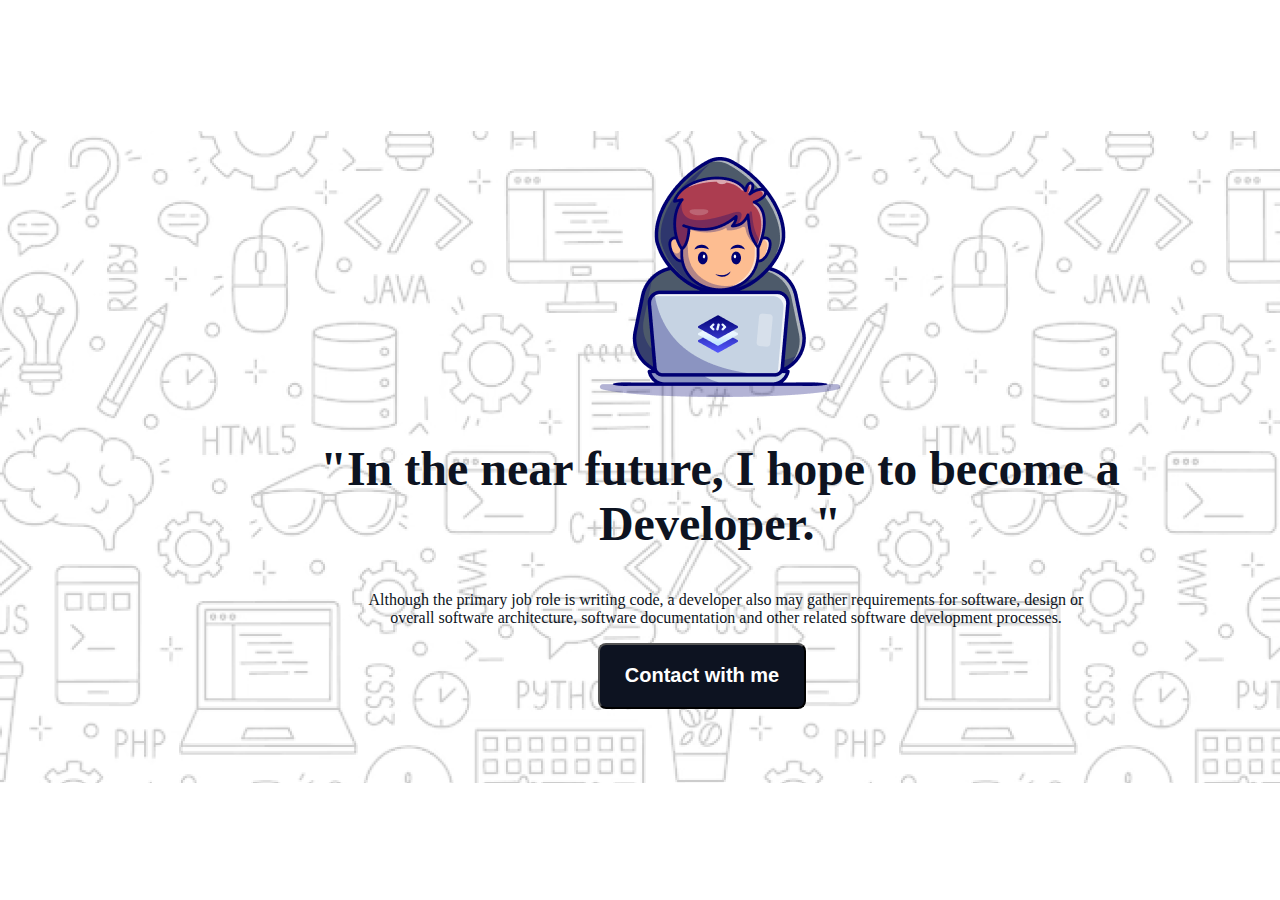
==== index.html @ 5a3551f4 "somehow a banner is added" ====
<!DOCTYPE html>
<html lang="en">
<head>
    <meta charset="UTF-8">
    <meta name="viewport" content="width=device-width, initial-scale=1.0">
    <link rel="preconnect" href="https://fonts.googleapis.com">
<link rel="preconnect" href="https://fonts.gstatic.com" crossorigin>
<link href="https://fonts.googleapis.com/css2?family=Azeret+Mono:ital,wght@0,100..900;1,100..900&family=Open+Sans:ital,wght@0,300..800;1,300..800&display=swap" rel="stylesheet">
    <link rel="stylesheet" href="styles/style.css">
    <title>Assignment 1</title>
</head>
<body>
    <header>
        <nav>
            <h3></h3>
        </nav>
    </header>
    <main>
        <section class="bg-image">
          
               
                    <img class="pro-image" src="assets/Group.png" alt="">
                
                <div class="content-inside-banner">
                    <h2 class="extra-bold">"In the near future, I hope to become a Developer."</h2>
                    <!-- <p class="banner-paragraph">Although the primary job role is writing code, a developer also may gather requirements for software, design or overall software architecture, software documentation and other related software development processes.</p>
                    <a href=""><button class="contact-btn">Contact with me</button></a> -->
                </div>

                <div class="banner-paragraph">
                    <p >Although the primary job role is writing code, a developer also may gather requirements for software, design or overall software architecture, software documentation and other related software development processes.</p>
                </div>
                <div>
                    <a href=""><button class="contact-btn">Contact with me</button></a> 
                </div>
           
            

          
        </section>
        
        
    </main>
    <footer></footer>
</body>
</html>
---- styles/style.css ----
.azeret-mono-normal{
    font-family: "Azeret Mono", monospace;
    font-optical-sizing: auto;
    font-style: normal;
  }


.bg-image{
    
background-image: url('../assets/Hero-bg.png');
position: absolute;
height: 652px;
left: 0;
right: 0;
top: 131px;
bottom: 4462px;

}

.pro-image{
   margin-top: 26px;
   margin-left:599px ;
   margin-right: 599px;

}

.content-inside-banner{
   
  max-width: 998px;
  max-height: 309px;
  text-align: center;
  margin-left: 221px;
   
}
.contact-btn{

width: 208px;
height: 66px;

border-radius: 8px;

background-color: rgb(13, 19, 33);
color: rgb(255, 255, 255);
font-weight: 600;
font-size: 20px;
margin-left: 598px;
}


/* font style */
.extra-bold{
    font-weight:bolder;
    font-size: 48px;
    color:#0D1321;
    max-width: 998px;
    max-height: 136px;
}
.banner-paragraph{
    max-width: 752px;
    margin-left: 350px;
    font-size: 16px;
    color:rgb(13, 19, 33);
    text-align: center;
    
}
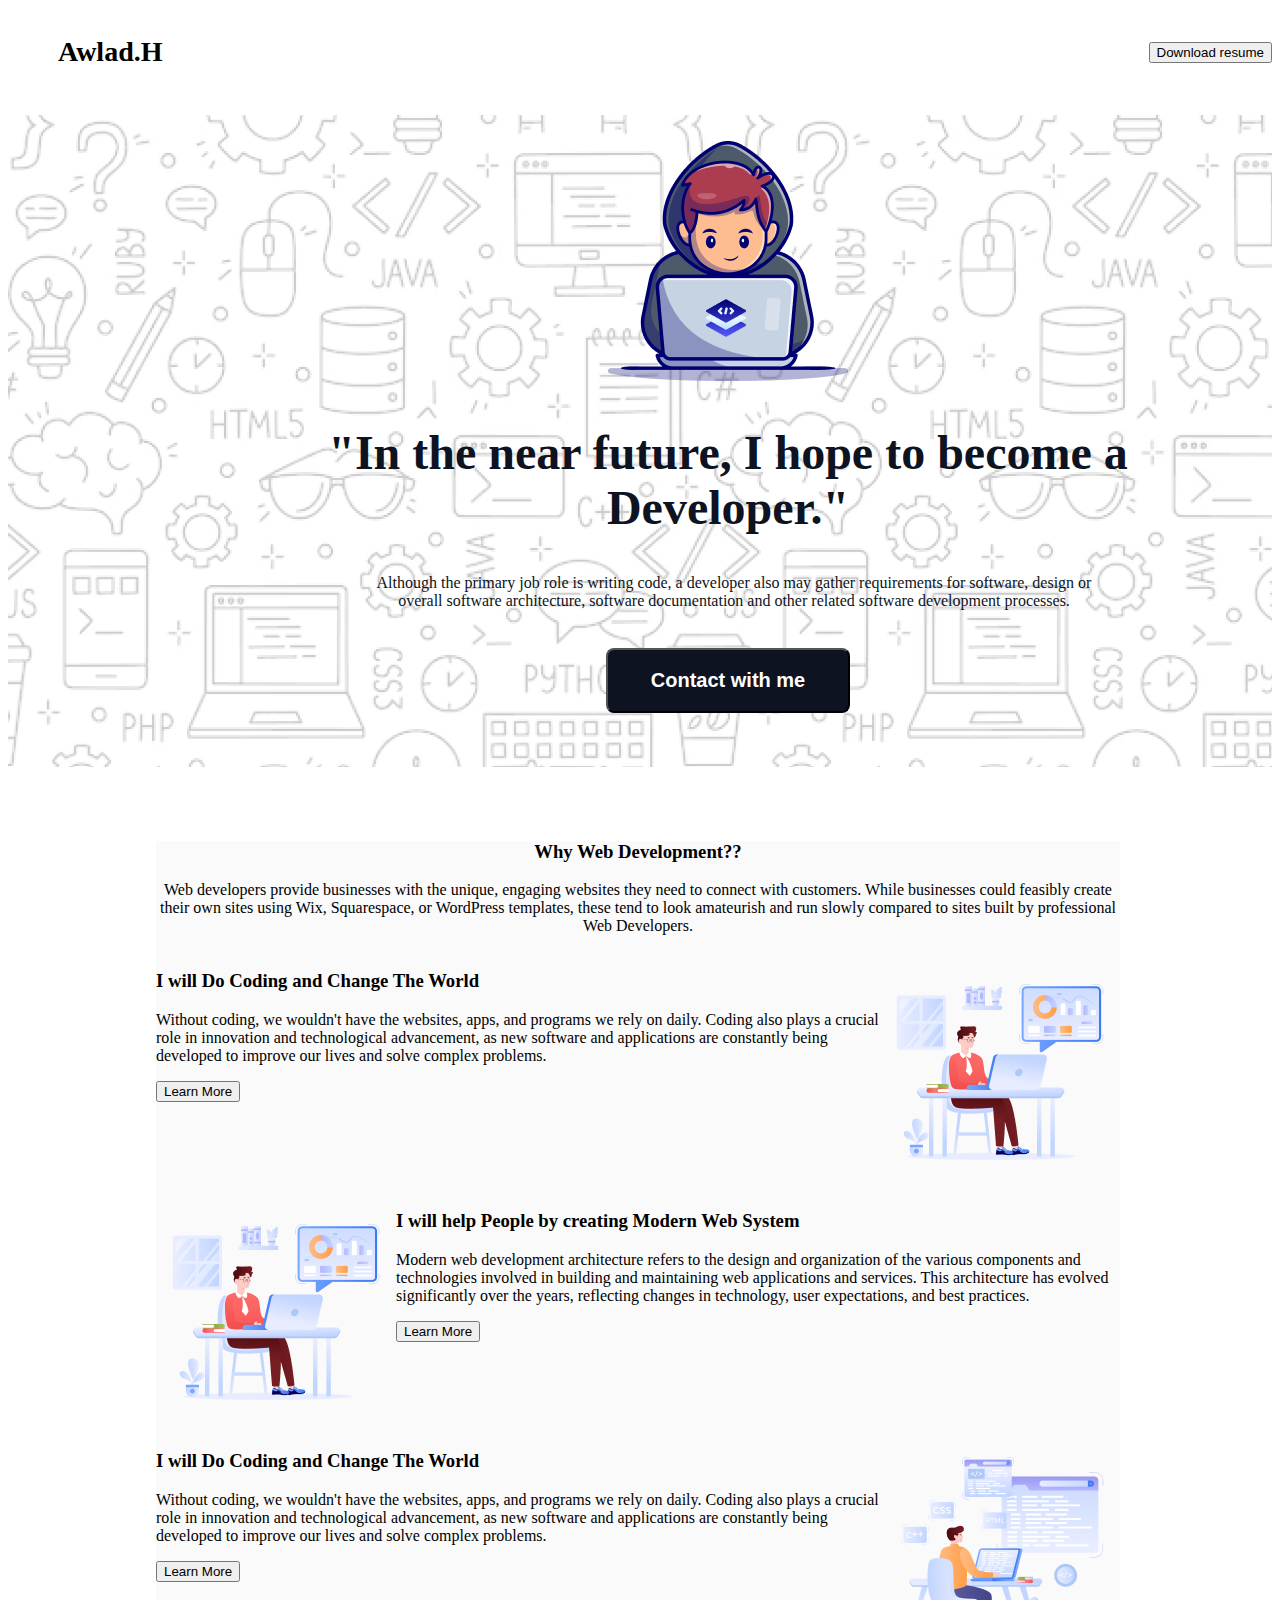
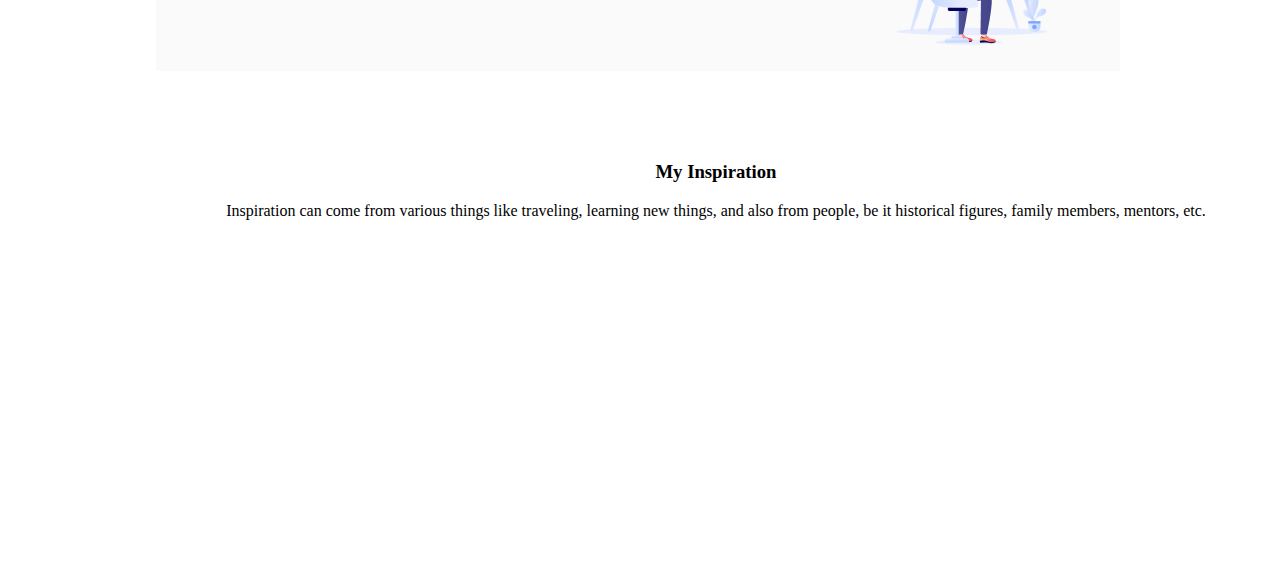
==== commit d73fed34: "somehow a little stucture is done" ====
--- a/index.html
+++ b/index.html
@@ -3,22 +3,25 @@
 <head>
     <meta charset="UTF-8">
     <meta name="viewport" content="width=device-width, initial-scale=1.0">
+    <title>Assignment 1</title>
     <link rel="preconnect" href="https://fonts.googleapis.com">
-<link rel="preconnect" href="https://fonts.gstatic.com" crossorigin>
-<link href="https://fonts.googleapis.com/css2?family=Azeret+Mono:ital,wght@0,100..900;1,100..900&family=Open+Sans:ital,wght@0,300..800;1,300..800&display=swap" rel="stylesheet">
+    <link rel="preconnect" href="https://fonts.gstatic.com" crossorigin>
+    <link href="https://fonts.googleapis.com/css2?family=Azeret+Mono:ital,wght@0,100..900;1,100..900&family=Open+Sans:ital,wght@0,300..800;1,300..800&display=swap" rel="stylesheet">    
     <link rel="stylesheet" href="styles/style.css">
-    <title>Assignment 1</title>
 </head>
 <body>
     <header>
         <nav>
-            <h3></h3>
+            <h3>Awlad.H</h3>
+            <a href=""><button>Download resume</button></a>
         </nav>
     </header>
+
+
     <main>
         <section class="bg-image">
           
-               
+               <h3></h3>
                     <img class="pro-image" src="assets/Group.png" alt="">
                 
                 <div class="content-inside-banner">
@@ -32,13 +35,50 @@
                 </div>
                 <div>
                     <a href=""><button class="contact-btn">Contact with me</button></a> 
-                </div>
-           
-            
-
-          
+                </div>          
         </section>
         
+        <!--  why web development-->
+          <section class="section2">
+            <div class="why-web">
+                <h3>Why Web Development??</h3>
+                <p>Web developers provide businesses with the unique, engaging websites they need to connect with customers. While businesses could feasibly create their own sites using Wix, Squarespace, or WordPress templates, these tend to look amateurish and run slowly compared to sites built by professional Web Developers.</p>
+            </div>
+            <div class="section-with-image1">
+                <div>
+                    <h3>I will Do Coding and Change The World</h3>
+                    <p>Without coding, we wouldn't have the websites, apps, and programs we rely on daily. Coding also plays a crucial role in innovation and technological advancement, as new software and applications are constantly being developed to improve our lives and solve complex problems.</p>
+                    <a href=""><button class="learn-more-btn">Learn More</button></a>
+                </div>
+                <img src="assets/Group 3.png" alt="">
+            </div>
+            <div class="section-with-image1">
+                <img src="assets/Group 3.png" alt="">
+                <div>
+                    <h3>I will help People by creating Modern Web System</h3>
+                    <p>Modern web development architecture refers to the design and organization of the various components and technologies involved in building and maintaining web applications and services. This architecture has evolved significantly over the years, reflecting changes in technology, user expectations, and best practices.</p>
+                    <a href=""><button class="learn-more-btn">Learn More</button></a>
+                </div>
+                
+            </div>
+            <div class="section-with-image1">
+                <div>
+                    <h3>I will Do Coding and Change The World</h3>
+                    <p>Without coding, we wouldn't have the websites, apps, and programs we rely on daily. Coding also plays a crucial role in innovation and technological advancement, as new software and applications are constantly being developed to improve our lives and solve complex problems.</p>
+                    <a href=""><button class="learn-more-btn">Learn More</button></a>
+                </div>
+                <img src="assets/Group 4.png" alt="">
+            </div>
+          </section>
+
+          <!-- My inspiration -->
+
+          <section class="section-3">
+            <h3>My Inspiration</h3>
+            <p>Inspiration can come from various things like traveling, learning new things, and also from people, be it historical figures, family members, mentors, etc.</p>
+            <video src=""></video>
+            <iframe width="560" height="315" src="https://www.youtube.com/embed/D5brNz3UIcw?si=b-FDGKR4XK0Aqfck" title="YouTube video player" frameborder="0" allow="accelerometer; autoplay; clipboard-write; encrypted-media; gyroscope; picture-in-picture; web-share" referrerpolicy="strict-origin-when-cross-origin" allowfullscreen></iframe>
+          </section>
         
     </main>
     <footer></footer>
--- a/styles/style.css
+++ b/styles/style.css
@@ -4,17 +4,29 @@
     font-optical-sizing: auto;
     font-style: normal;
   }
+  /*  nav */
+  nav h3{
+    font-weight: bolder;
+    font-size: 28px;
+    margin-top: 28px;
+    margin-left: 50px;
+  }
+  nav{
+    display: flex;
+    align-items: center;
+    justify-content: space-between;
+  }
 
 
 .bg-image{
     
 background-image: url('../assets/Hero-bg.png');
-position: absolute;
+background-size: cover;
 height: 652px;
 left: 0;
 right: 0;
 top: 131px;
-bottom: 4462px;
+
 
 }
 
@@ -35,8 +47,8 @@
 }
 .contact-btn{
 
-width: 208px;
-height: 66px;
+width: 244px;
+height: 65px;
 
 border-radius: 8px;
 
@@ -45,6 +57,8 @@
 font-weight: 600;
 font-size: 20px;
 margin-left: 598px;
+margin-top: 22px;
+margin-bottom: 45px;
 }
 
 
@@ -63,4 +77,30 @@
     color:rgb(13, 19, 33);
     text-align: center;
     
+}
+
+.section2{
+  max-width: 1140px;
+  max-height: 1393px;
+  margin: 74px 152px 90px 148px;
+  background-color: rgba(13, 19, 33, 0.02);
+}
+
+.why-web{
+  
+  text-align: center;
+}
+.section-with-image1{
+  display: flex;
+}
+
+
+
+/* section 3 */
+.section-3{
+  max-width: 1140px;
+  max-height: 775px;
+  text-align: center;
+  margin-left: 152px;
+  
 }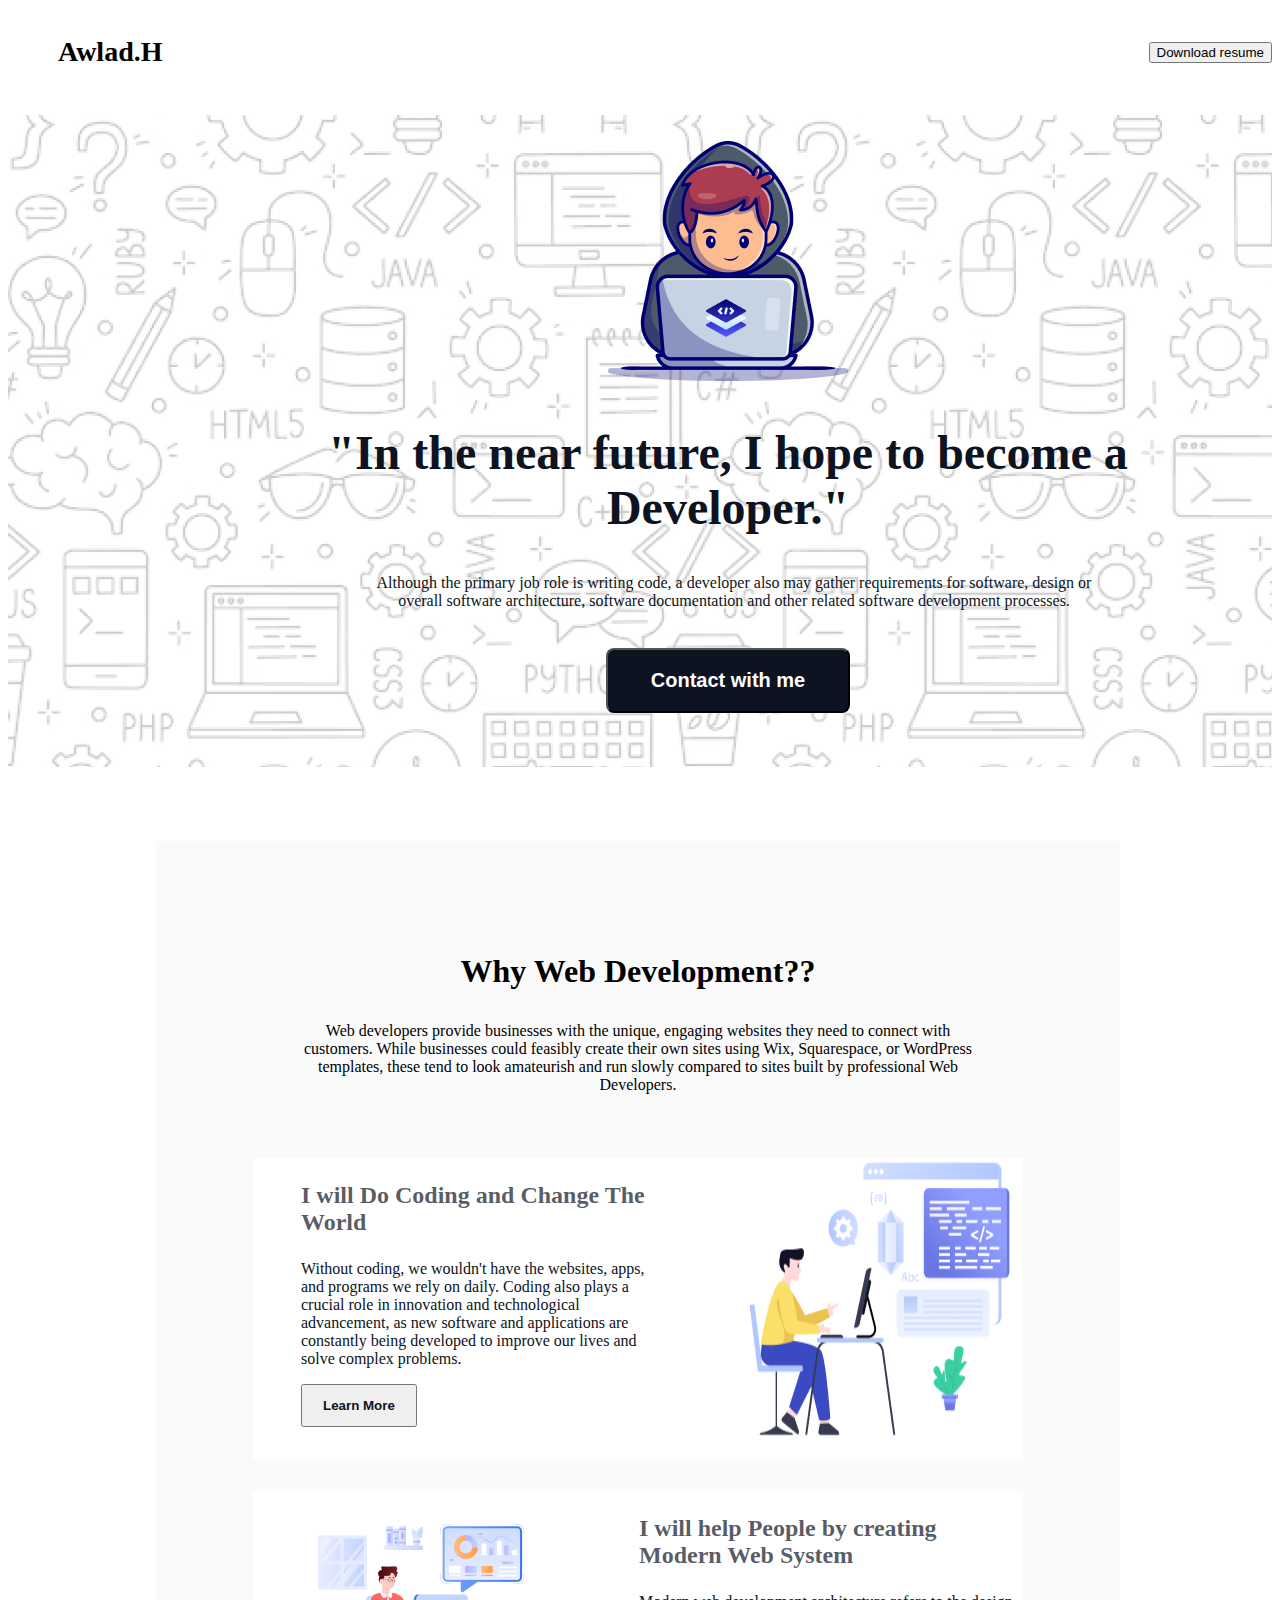
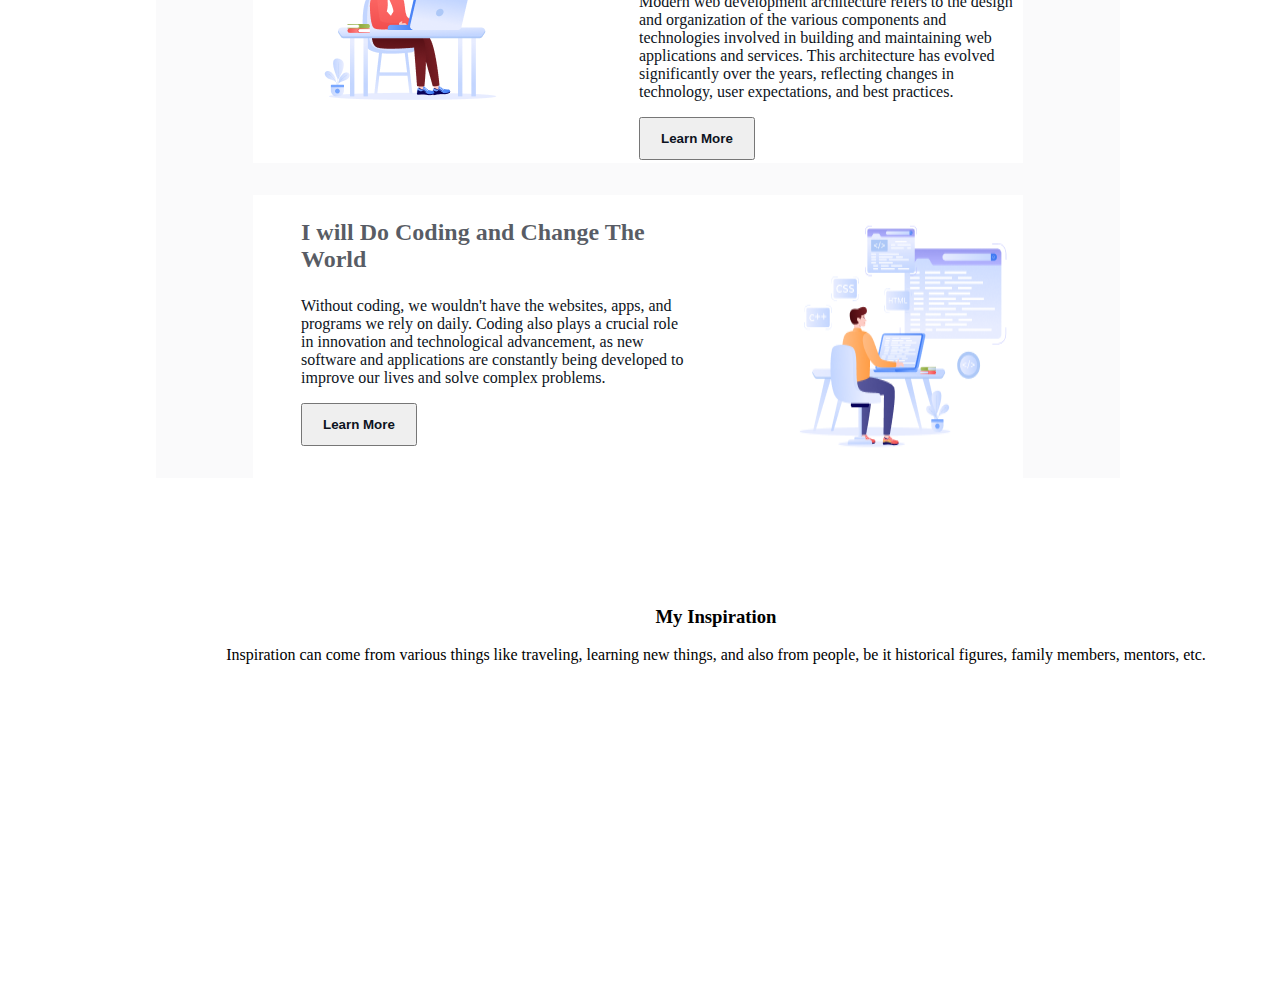
==== commit 262a64f6: "section 2 added but not properly" ====
--- a/index.html
+++ b/index.html
@@ -40,35 +40,40 @@
         
         <!--  why web development-->
           <section class="section2">
+            <div class=" section-with-image">
             <div class="why-web">
-                <h3>Why Web Development??</h3>
-                <p>Web developers provide businesses with the unique, engaging websites they need to connect with customers. While businesses could feasibly create their own sites using Wix, Squarespace, or WordPress templates, these tend to look amateurish and run slowly compared to sites built by professional Web Developers.</p>
+                <h3 class="why-web-head">Why Web Development??</h3>
+                <p class="why-web-paragraph">Web developers provide businesses with the unique, engaging websites they need to connect with customers. While businesses could feasibly create their own sites using Wix, Squarespace, or WordPress templates, these tend to look amateurish and run slowly compared to sites built by professional Web Developers.</p>
+            </div>
+            
+                <div class="section-with-image1">
+                    <div class="div-1">
+                        <h3 class="div-heading">I will Do Coding and Change The World</h3>
+                        <p class="div-paragraph">Without coding, we wouldn't have the websites, apps, and programs we rely on daily. Coding also plays a crucial role in innovation and technological advancement, as new software and applications are constantly being developed to improve our lives and solve complex problems.</p>
+                        <a href=""><button class="learn-more-btn">Learn More</button></a>
+                    </div>
+                    <img class="img-1" src="assets/Layer_1.png" alt="">  
+               
             </div>
             <div class="section-with-image1">
-                <div>
-                    <h3>I will Do Coding and Change The World</h3>
-                    <p>Without coding, we wouldn't have the websites, apps, and programs we rely on daily. Coding also plays a crucial role in innovation and technological advancement, as new software and applications are constantly being developed to improve our lives and solve complex problems.</p>
-                    <a href=""><button class="learn-more-btn">Learn More</button></a>
-                </div>
-                <img src="assets/Group 3.png" alt="">
-            </div>
-            <div class="section-with-image1">
-                <img src="assets/Group 3.png" alt="">
-                <div>
-                    <h3>I will help People by creating Modern Web System</h3>
-                    <p>Modern web development architecture refers to the design and organization of the various components and technologies involved in building and maintaining web applications and services. This architecture has evolved significantly over the years, reflecting changes in technology, user expectations, and best practices.</p>
+                <img class="div-1" src="assets/Group 3.png" alt="">
+                <div class="img-1">
+                    <h3 class="div-heading">I will help People by creating Modern Web System</h3>
+                    <p class="div-paragraph">Modern web development architecture refers to the design and organization of the various components and technologies involved in building and maintaining web applications and services. This architecture has evolved significantly over the years, reflecting changes in technology, user expectations, and best practices.</p>
                     <a href=""><button class="learn-more-btn">Learn More</button></a>
                 </div>
                 
             </div>
             <div class="section-with-image1">
-                <div>
-                    <h3>I will Do Coding and Change The World</h3>
-                    <p>Without coding, we wouldn't have the websites, apps, and programs we rely on daily. Coding also plays a crucial role in innovation and technological advancement, as new software and applications are constantly being developed to improve our lives and solve complex problems.</p>
+                <div class="div-1">
+                    <h3 class="div-heading">I will Do Coding and Change The World</h3>
+                    <p class="div-paragraph">Without coding, we wouldn't have the websites, apps, and programs we rely on daily. Coding also plays a crucial role in innovation and technological advancement, as new software and applications are constantly being developed to improve our lives and solve complex problems.</p>
                     <a href=""><button class="learn-more-btn">Learn More</button></a>
                 </div>
-                <img src="assets/Group 4.png" alt="">
+                <img class="img-1" src="assets/Group 4.png" alt="">
             </div>
+            </div>
+           
           </section>
 
           <!-- My inspiration -->
--- a/styles/style.css
+++ b/styles/style.css
@@ -89,11 +89,73 @@
 .why-web{
   
   text-align: center;
+  padding-top: 80px;
+  padding-left: 144px;
+  padding-right: 144px;
+  padding-bottom: 48px
 }
+
+.why-web-head{
+  font-weight: bolder;
+  font-size: 32px;
+}
+.why-web-paragraph{
+  font-size: 16px;
+}
+.section-with-image{
+    margin-bottom: 128px;
+}
+
 .section-with-image1{
   display: flex;
+  margin-bottom: 32px;
+  max-height: 336px;
+  
+
+
+  
 }
 
+
+.div-1{
+  background-color: #FFFFFF;
+  margin-left: 97px;
+  padding-right: 98px;
+  padding-left: 48px;
+  padding-bottom: 32px;
+  
+  
+}
+
+.max-width-height{
+  max-width: 477px;
+}
+
+.div-heading{
+  font-size: 24px;
+  font-weight: bold;
+  color: rgba(13, 19, 33, 0.7);
+}
+.div-paragraph{
+  color: rgba(13, 19, 33, 1);
+  font-size: 16px;
+}
+.img-1{
+  background-color: #FFFFFF;
+  margin-right: 97px;
+}
+.margin-bottom{
+  padding-bottom: 128px;
+}
+
+.learn-more-btn{
+  max-width: 171px;
+  max-height: 47px;
+  font-weight: 600;
+  font-size: 20;
+  color: #0D1321;
+  padding:12px 20px;
+}
 
 
 /* section 3 */
@@ -103,4 +165,5 @@
   text-align: center;
   margin-left: 152px;
   
-}+}
+
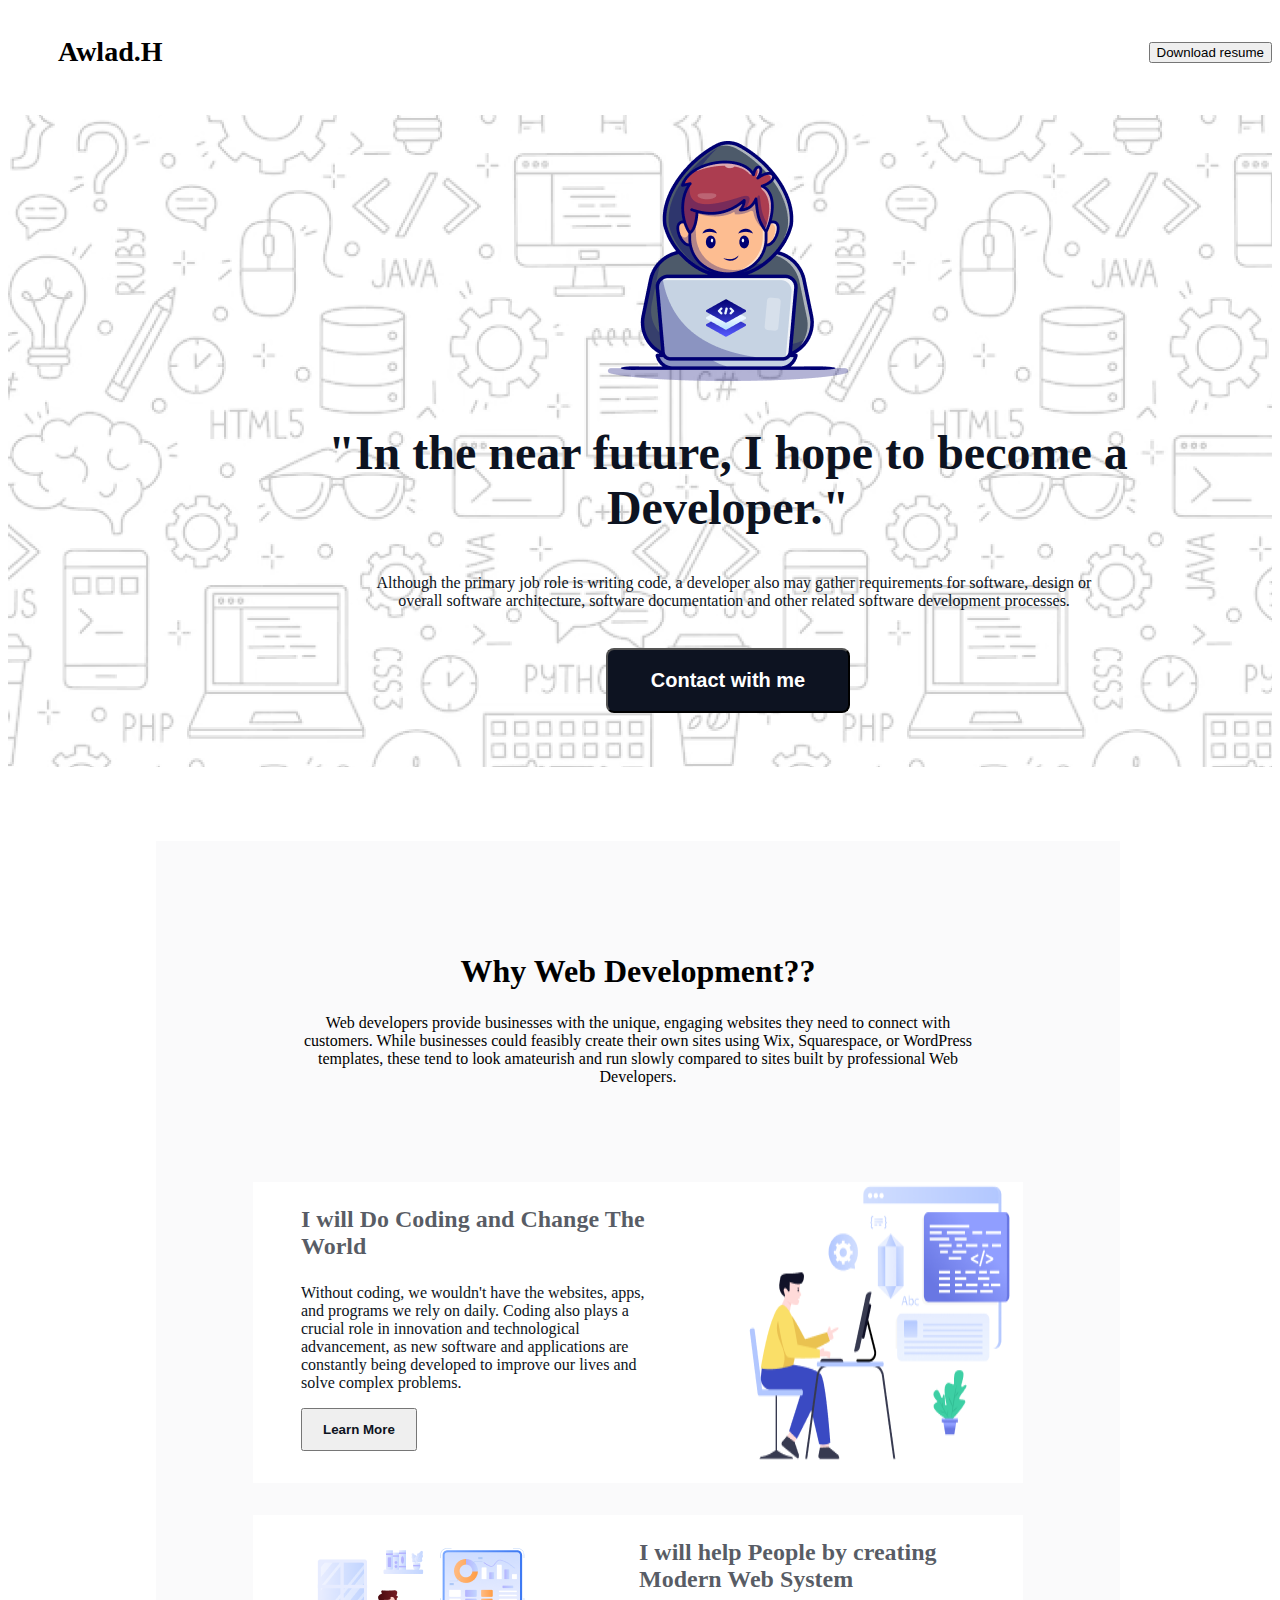
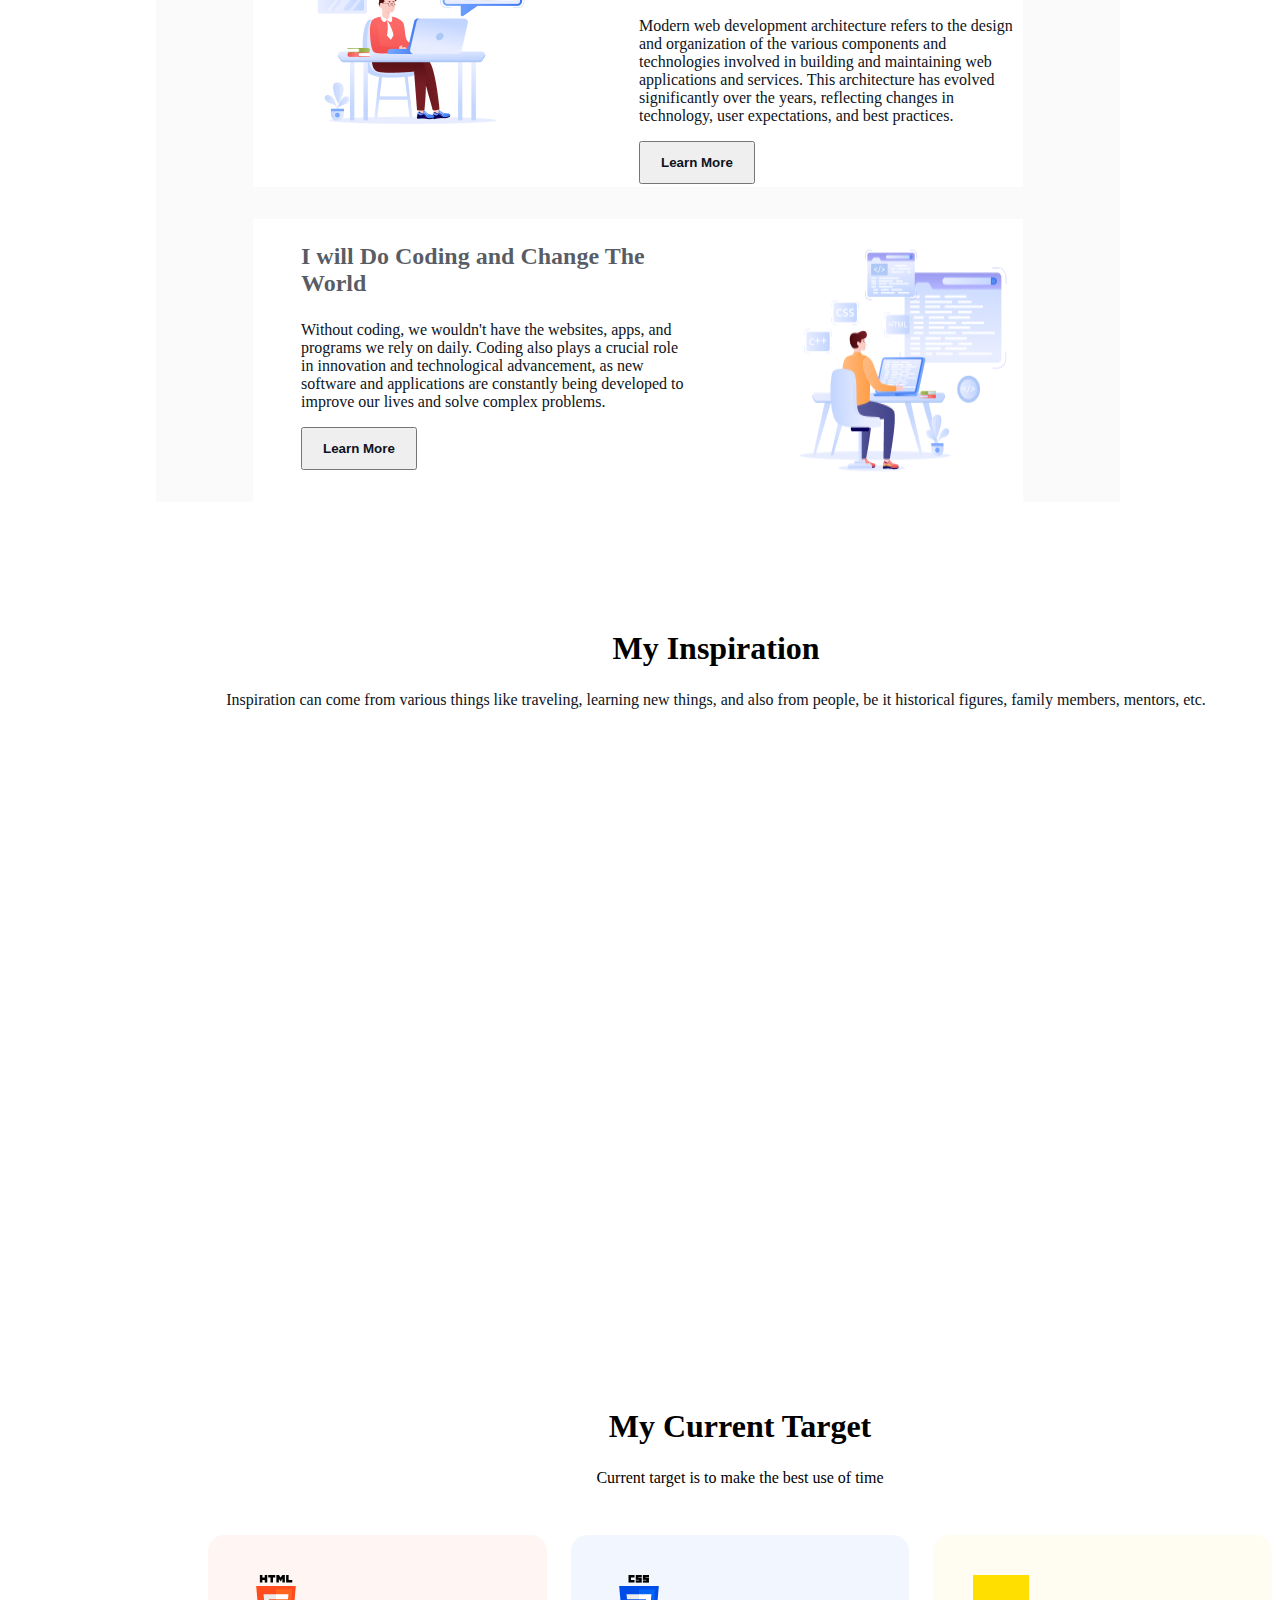
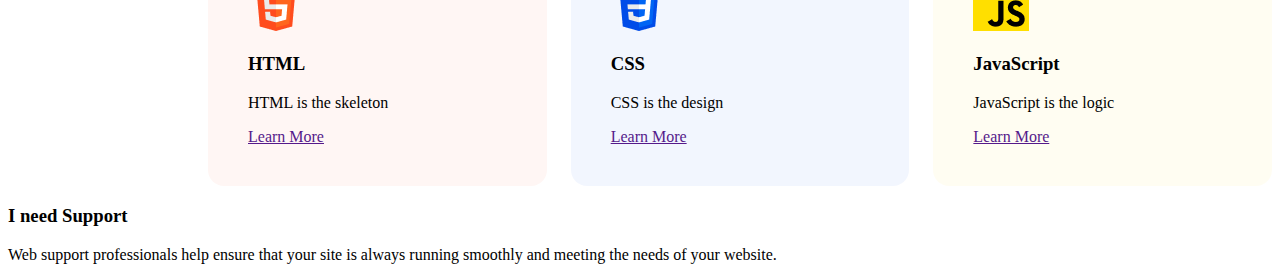
==== commit 11601acf: "current target added" ====
--- a/index.html
+++ b/index.html
@@ -79,11 +79,52 @@
           <!-- My inspiration -->
 
           <section class="section-3">
-            <h3>My Inspiration</h3>
-            <p>Inspiration can come from various things like traveling, learning new things, and also from people, be it historical figures, family members, mentors, etc.</p>
-            <video src=""></video>
+            <h3 class="why-web-head">My Inspiration</h3>
+            <p class="div-paragraph">Inspiration can come from various things like traveling, learning new things, and also from people, be it historical figures, family members, mentors, etc.</p>
+            <div class="video">
+                <video src=""></video>
             <iframe width="560" height="315" src="https://www.youtube.com/embed/D5brNz3UIcw?si=b-FDGKR4XK0Aqfck" title="YouTube video player" frameborder="0" allow="accelerometer; autoplay; clipboard-write; encrypted-media; gyroscope; picture-in-picture; web-share" referrerpolicy="strict-origin-when-cross-origin" allowfullscreen></iframe>
+
+            </div>
+            
           </section>
+
+          <!-- current target -->
+           <section class="section-4">
+                   <div>
+                    <h3 class="why-web-head">My Current Target</h3>
+                    <p class="why-web-paragraph">Current target is to make the best use of time</p>
+                   </div>
+                   <div class="divs-html-css">
+                    <div class="html">
+                        <img src="assets/html.png" alt="">
+                        <h3 class="html-css-js">HTML</h3>
+                        <p>HTML is the skeleton</p>
+                        <a href="">Learn More</a>
+                    </div>
+                    <div class="css">
+                        <img src="assets/css.png
+                        " alt="">
+                        <h3 class="html-css-js">CSS</h3>
+                        <p>CSS is the design</p>
+                        <a href="">Learn More</a>
+                    </div>
+                    <div class="javascript"> 
+                        <img src="assets/js.png" alt="">
+                        <h3 class="html-css-js">JavaScript</h3>
+                        <p>JavaScript is the logic</p>
+                        <a href="">Learn More</a>
+                    </div>
+                   </div>
+                  
+           </section>
+
+           <section class="section-5">
+            <div>
+                <h3>I need Support</h3>
+                <p>Web support professionals help ensure that your site is always running smoothly and meeting the needs of your website.</p>
+            </div>
+           </section>
         
     </main>
     <footer></footer>
--- a/styles/style.css
+++ b/styles/style.css
@@ -98,9 +98,13 @@
 .why-web-head{
   font-weight: bolder;
   font-size: 32px;
+  text-align: center;
+  margin-bottom: 24px;
 }
 .why-web-paragraph{
+  text-align: center;
   font-size: 16px;
+  margin-bottom: 48px;
 }
 .section-with-image{
     margin-bottom: 128px;
@@ -167,3 +171,47 @@
   
 }
 
+.video{
+  margin-top:0px;
+  display: flex;
+  flex-direction: column;
+  justify-content:center;
+  align-items: center;
+}
+
+/* section 4 */
+.section-4{
+margin-top: 218px;
+  max-width: 1140px;
+  padding-left:200px;
+ 
+  
+}
+
+.divs-html-css{
+  display: flex;
+  gap: 24px;
+  
+  
+ 
+  
+}
+.html{
+  background-color: rgba(255, 76, 30, 0.05);
+  width: 364px;
+  border-radius: 16px;
+  padding: 40px ;
+}
+.css{
+  background-color: rgba(0, 76, 232, 0.05);
+  width: 364px;
+  border-radius: 16px;
+  padding: 40px ;
+}
+.javascript{
+  background-color: rgba(255, 223, 0, 0.05);
+  width: 364px;
+  border-radius: 16px;
+  padding: 40px ;
+
+}
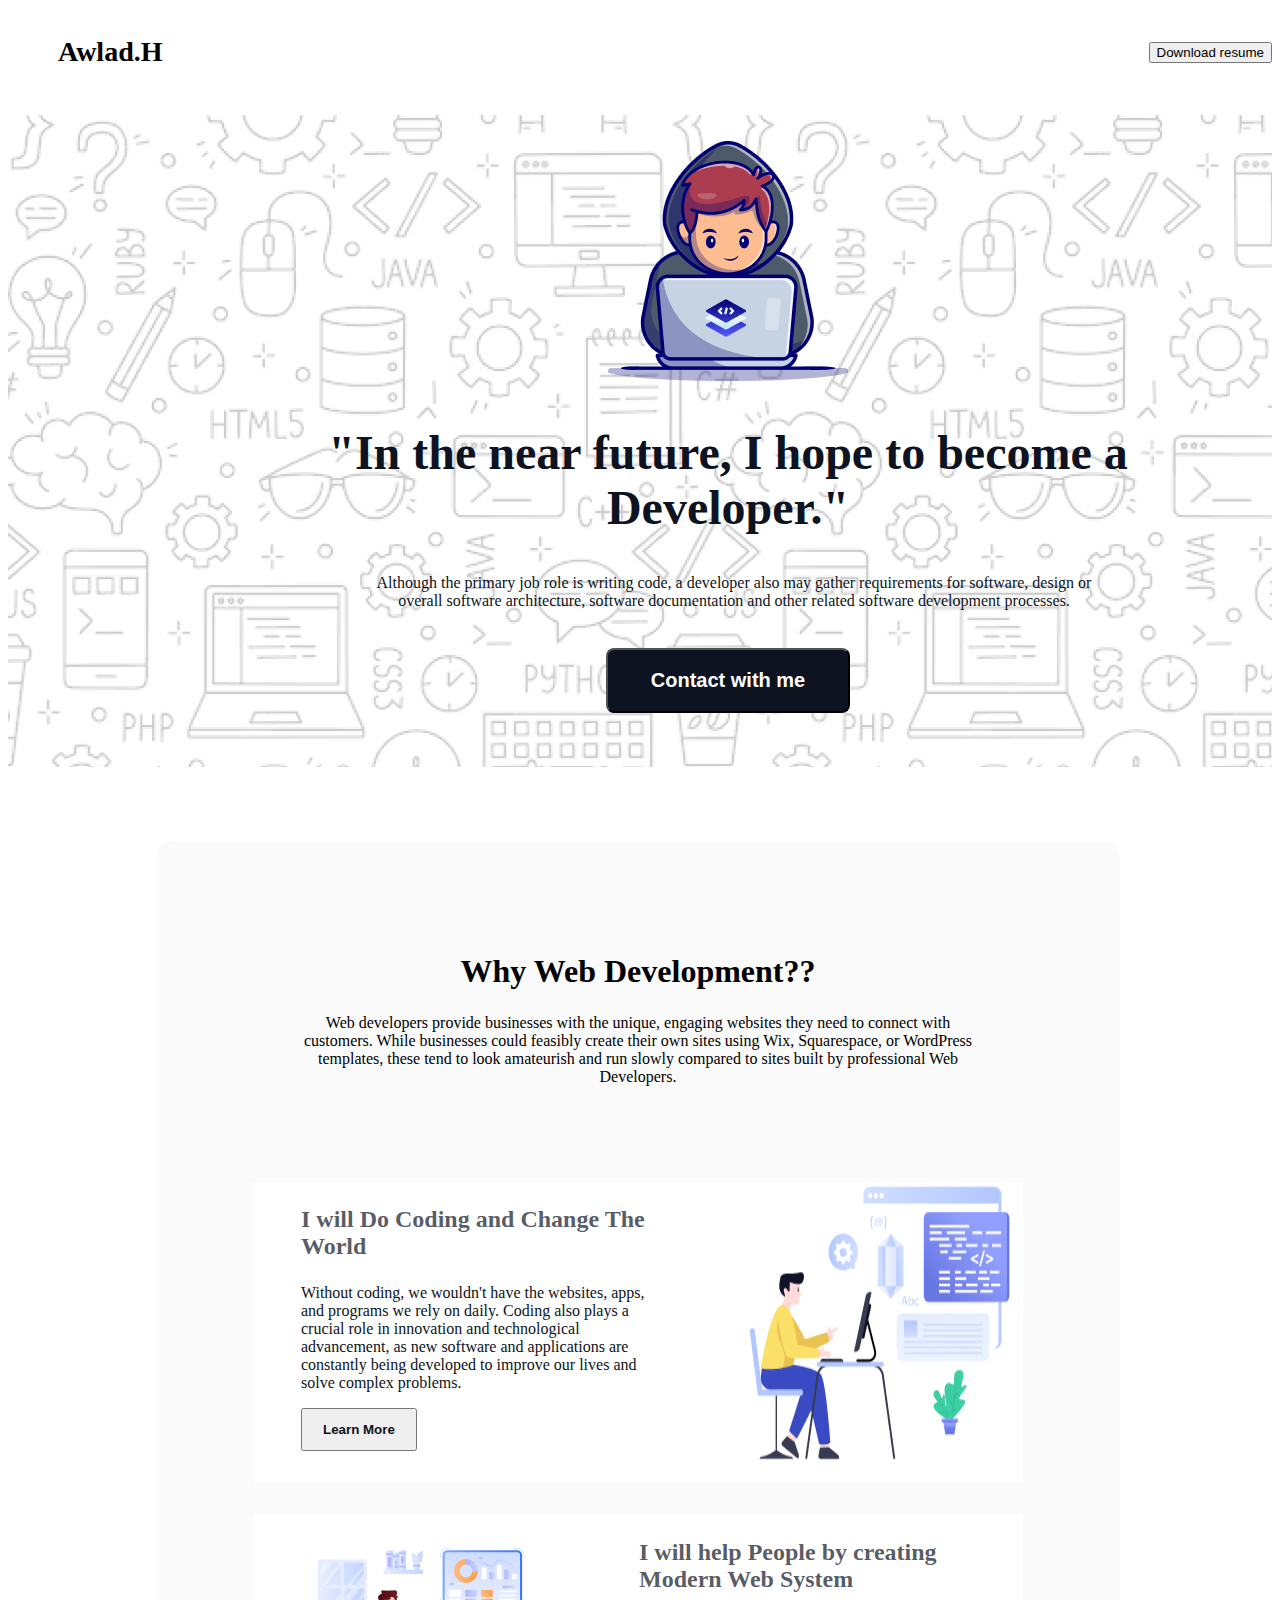
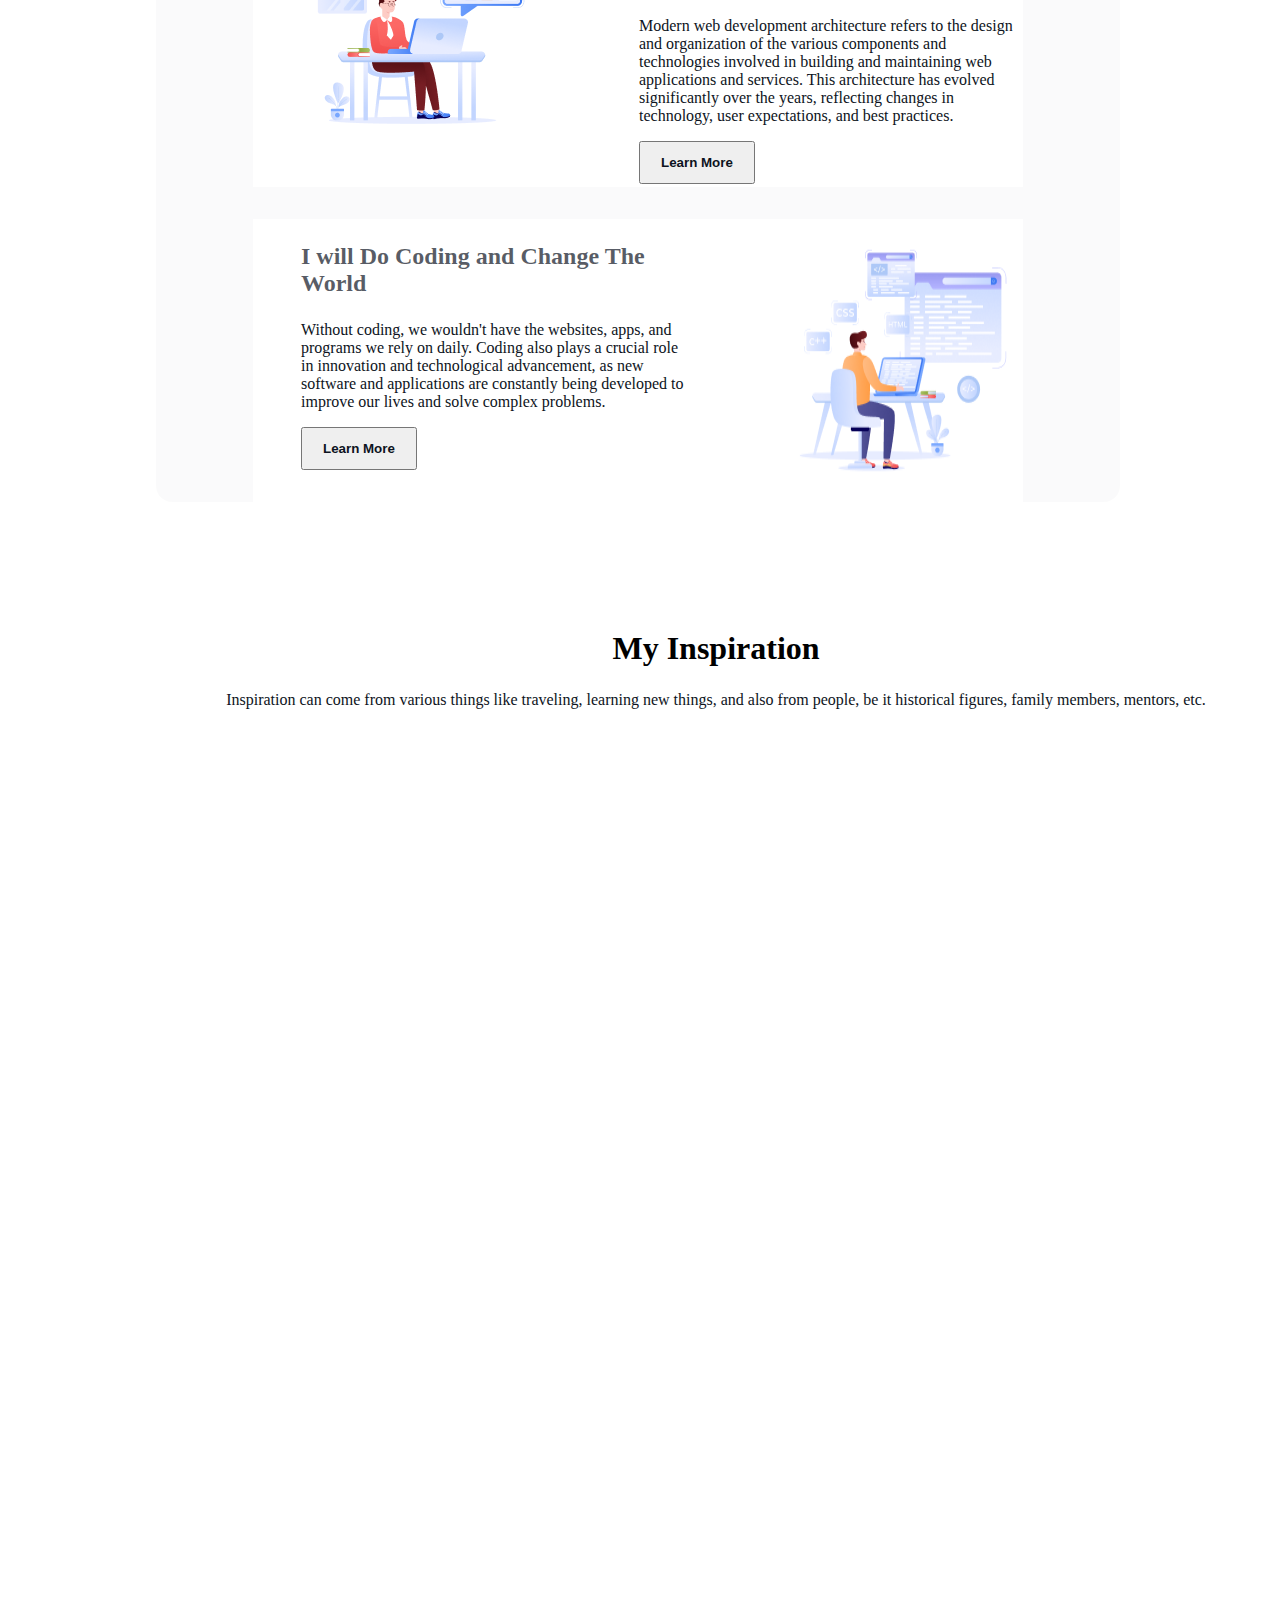
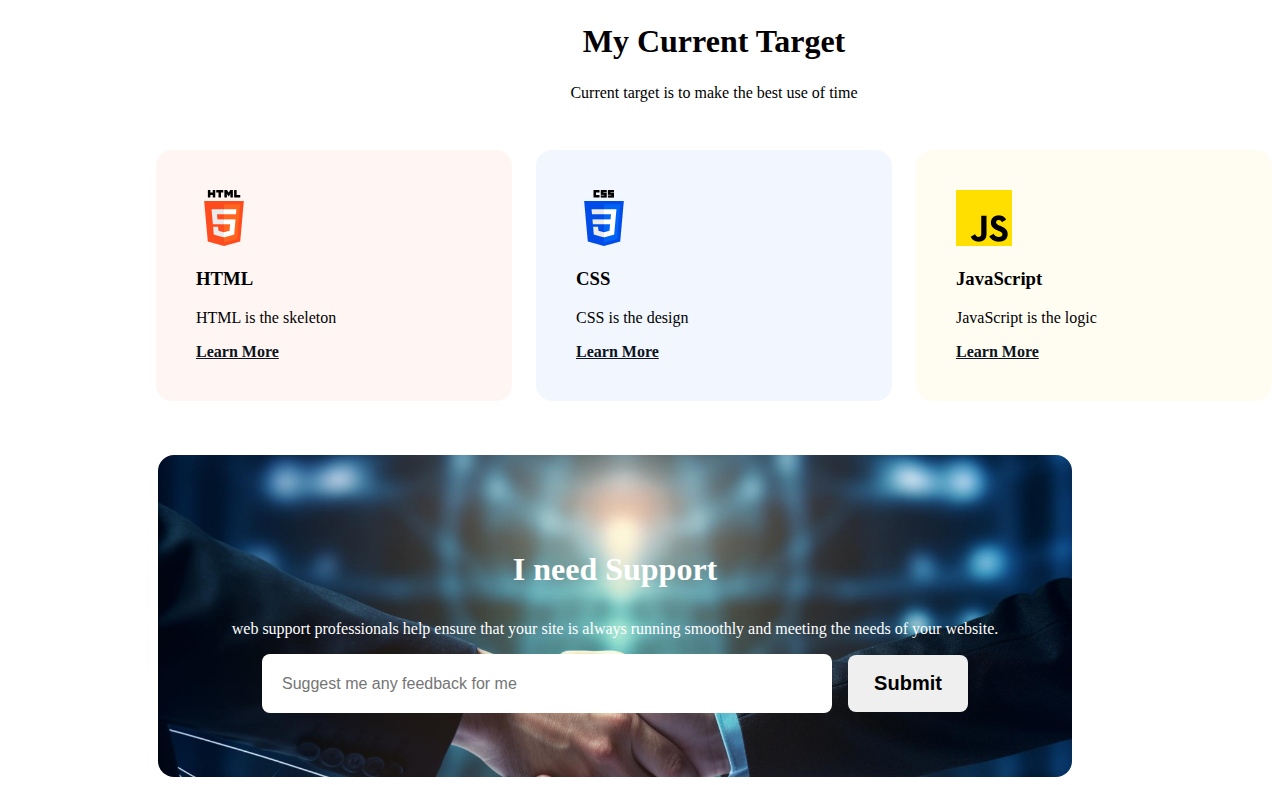
==== commit bca71d34: "Support incompletely added" ====
--- a/index.html
+++ b/index.html
@@ -5,8 +5,8 @@
     <meta name="viewport" content="width=device-width, initial-scale=1.0">
     <title>Assignment 1</title>
     <link rel="preconnect" href="https://fonts.googleapis.com">
-    <link rel="preconnect" href="https://fonts.gstatic.com" crossorigin>
-    <link href="https://fonts.googleapis.com/css2?family=Azeret+Mono:ital,wght@0,100..900;1,100..900&family=Open+Sans:ital,wght@0,300..800;1,300..800&display=swap" rel="stylesheet">    
+<link rel="preconnect" href="https://fonts.gstatic.com" crossorigin>
+<link href="https://fonts.googleapis.com/css2?family=Azeret+Mono:ital,wght@0,100..900;1,100..900&family=Open+Sans:ital,wght@0,300..800;1,300..800&display=swap" rel="stylesheet">    
     <link rel="stylesheet" href="styles/style.css">
 </head>
 <body>
@@ -83,7 +83,7 @@
             <p class="div-paragraph">Inspiration can come from various things like traveling, learning new things, and also from people, be it historical figures, family members, mentors, etc.</p>
             <div class="video">
                 <video src=""></video>
-            <iframe width="560" height="315" src="https://www.youtube.com/embed/D5brNz3UIcw?si=b-FDGKR4XK0Aqfck" title="YouTube video player" frameborder="0" allow="accelerometer; autoplay; clipboard-write; encrypted-media; gyroscope; picture-in-picture; web-share" referrerpolicy="strict-origin-when-cross-origin" allowfullscreen></iframe>
+            <iframe width="1076" height="550" src="https://www.youtube.com/embed/D5brNz3UIcw?si=b-FDGKR4XK0Aqfck" title="YouTube video player" frameborder="0" allow="accelerometer; autoplay; clipboard-write; encrypted-media; gyroscope; picture-in-picture; web-share" referrerpolicy="strict-origin-when-cross-origin" allowfullscreen></iframe>
 
             </div>
             
@@ -100,31 +100,35 @@
                         <img src="assets/html.png" alt="">
                         <h3 class="html-css-js">HTML</h3>
                         <p>HTML is the skeleton</p>
-                        <a href="">Learn More</a>
+                        <a class="link" href="">Learn More</a>
                     </div>
                     <div class="css">
                         <img src="assets/css.png
                         " alt="">
                         <h3 class="html-css-js">CSS</h3>
                         <p>CSS is the design</p>
-                        <a href="">Learn More</a>
+                        <a class="link" href="">Learn More</a>
                     </div>
                     <div class="javascript"> 
                         <img src="assets/js.png" alt="">
                         <h3 class="html-css-js">JavaScript</h3>
                         <p>JavaScript is the logic</p>
-                        <a href="">Learn More</a>
+                        <a class="link" href="">Learn More</a>
                     </div>
                    </div>
                   
            </section>
 
-           <section class="section-5">
-            <div>
-                <h3>I need Support</h3>
-                <p>Web support professionals help ensure that your site is always running smoothly and meeting the needs of your website.</p>
+         <section>
+            <div class="section-5">
+                <h3 class="support-header">I need Support</h3>
+                <p class="support-paragraph" > web support professionals help ensure that your site is always running smoothly and meeting the needs of your website.</p>
+                 <form class="form-class" action="">
+                    <input class="text" type="text" placeholder="Suggest me any feedback for me">
+                    <input class="submit-btn" type="submit" name="" id="">
+                 </form>
             </div>
-           </section>
+         </section>
         
     </main>
     <footer></footer>
--- a/styles/style.css
+++ b/styles/style.css
@@ -1,9 +1,14 @@
 
-.azeret-mono-normal{
-    font-family: "Azeret Mono", monospace;
-    font-optical-sizing: auto;
-    font-style: normal;
-  }
+
+
+.azeret-mono-normal {
+  font-family: "Azeret Mono", monospace;
+  font-optical-sizing: auto;
+  font-style: normal;
+  font-variation-settings:
+      "wdth" 100;
+
+}
   /*  nav */
   nav h3{
     font-weight: bolder;
@@ -81,9 +86,10 @@
 
 .section2{
   max-width: 1140px;
-  max-height: 1393px;
+  max-height: 1395px;
   margin: 74px 152px 90px 148px;
   background-color: rgba(13, 19, 33, 0.02);
+  border-radius: 16px;
 }
 
 .why-web{
@@ -183,7 +189,7 @@
 .section-4{
 margin-top: 218px;
   max-width: 1140px;
-  padding-left:200px;
+  padding-left:148px;
  
   
 }
@@ -191,9 +197,7 @@
 .divs-html-css{
   display: flex;
   gap: 24px;
-  
-  
- 
+
   
 }
 .html{
@@ -215,3 +219,61 @@
   padding: 40px ;
 
 }
+.link{
+  color: #0D1321;
+  font-weight: bold;
+}
+/* section 5 */
+
+.section-5{
+margin-top: 54px;
+text-align: center;
+max-width: 1140px;
+padding: 64px 48px;
+margin-left: 150px;
+margin-right: 200px;
+background-image: url('../assets/handshake.jpg');
+background-size:cover;
+border-radius: 16px;
+
+
+
+
+}
+.form-class{
+  display: flex;
+  align-items: center;
+  justify-content: center;
+  gap: 16px;
+}
+main input[type="text"]{
+  width: 100%;
+  max-width: 548px;
+  min-height: 57px;
+  border-radius: 8px;
+  border: none;
+  font-size: 16px;
+  color: rgba(13, 19, 33, 0.4);
+  padding-left: 20px;
+ 
+}
+main input[type="submit"]{
+  width: 100%;
+  max-width: 120px;
+  min-height: 57px;
+  border-radius: 8px;
+  border: none;
+  font-size: 20px;
+  font-weight: 700;
+}
+.support-header{
+  font-weight:bold;
+  font-size: 32px;
+  
+  color: #FFFFFF;
+}
+.support-paragraph{
+  font-size: 16px;
+  color: #FFFFFF;
+}
+
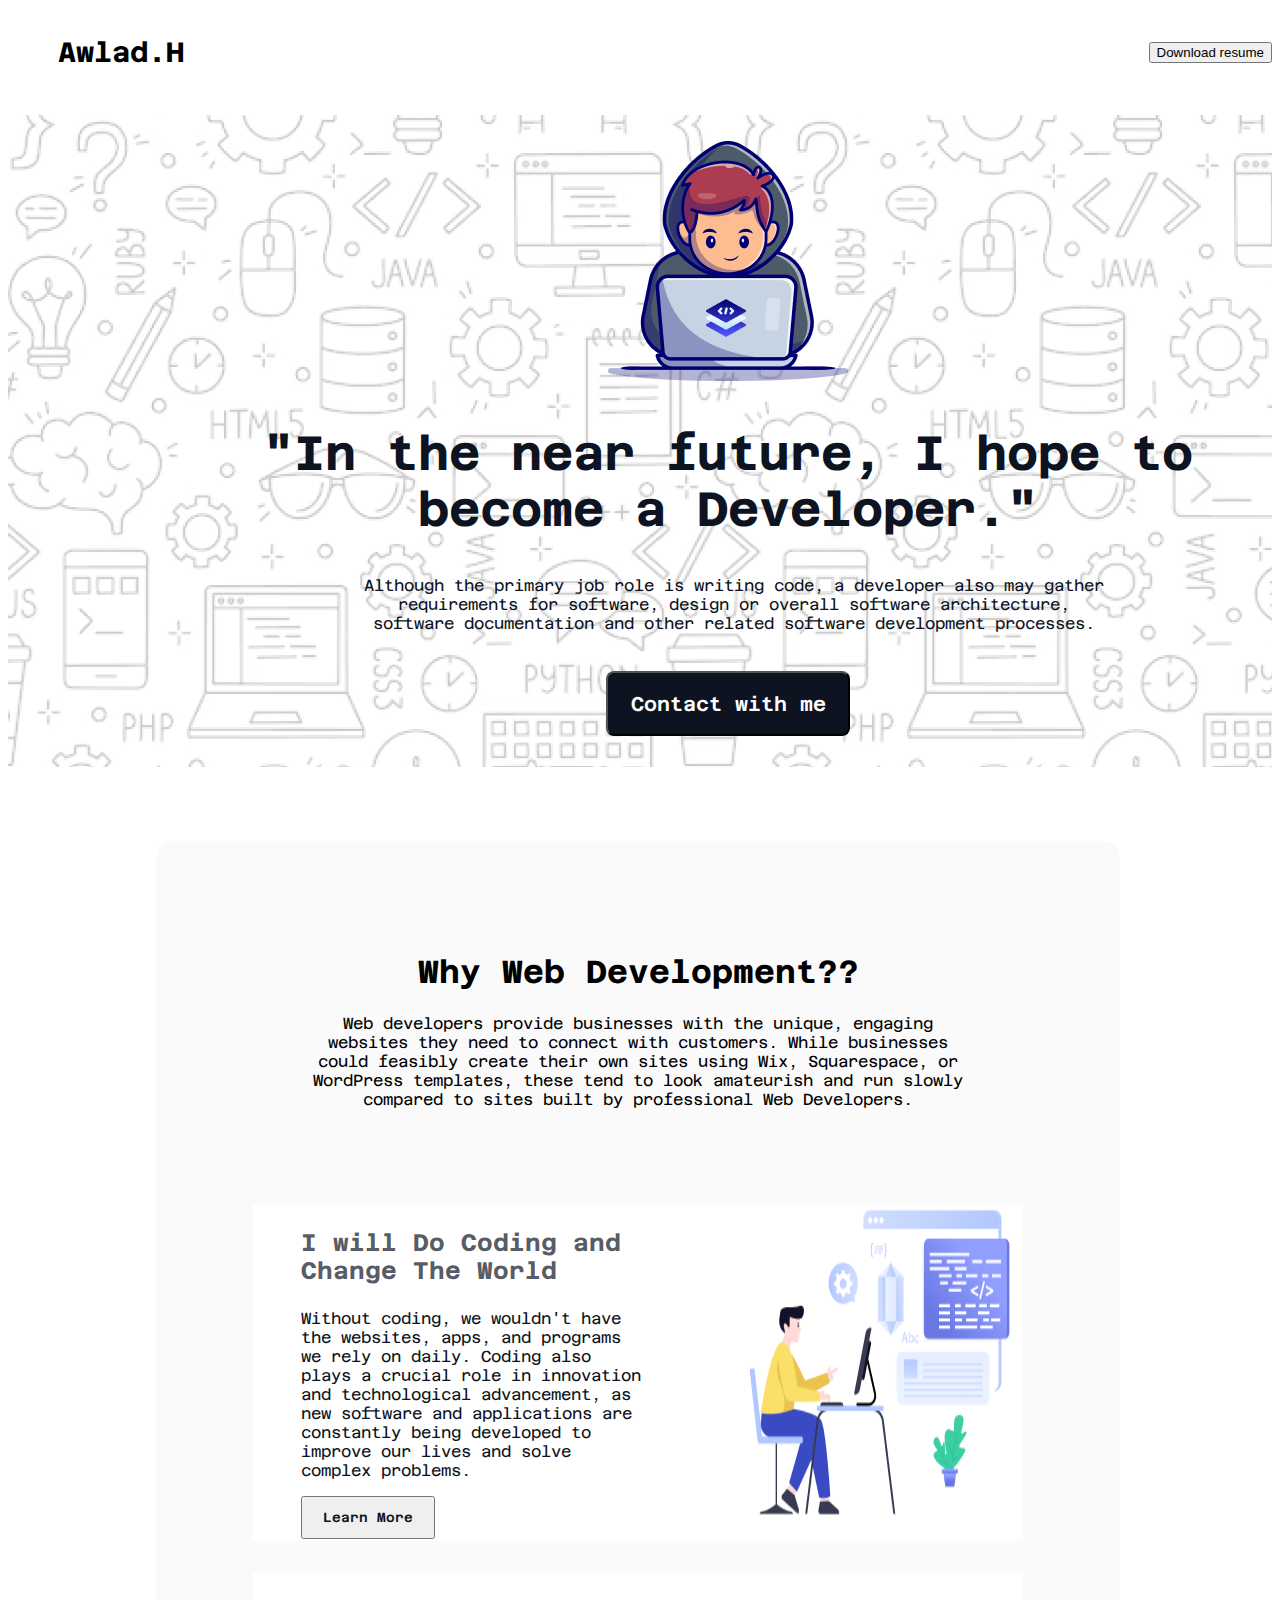
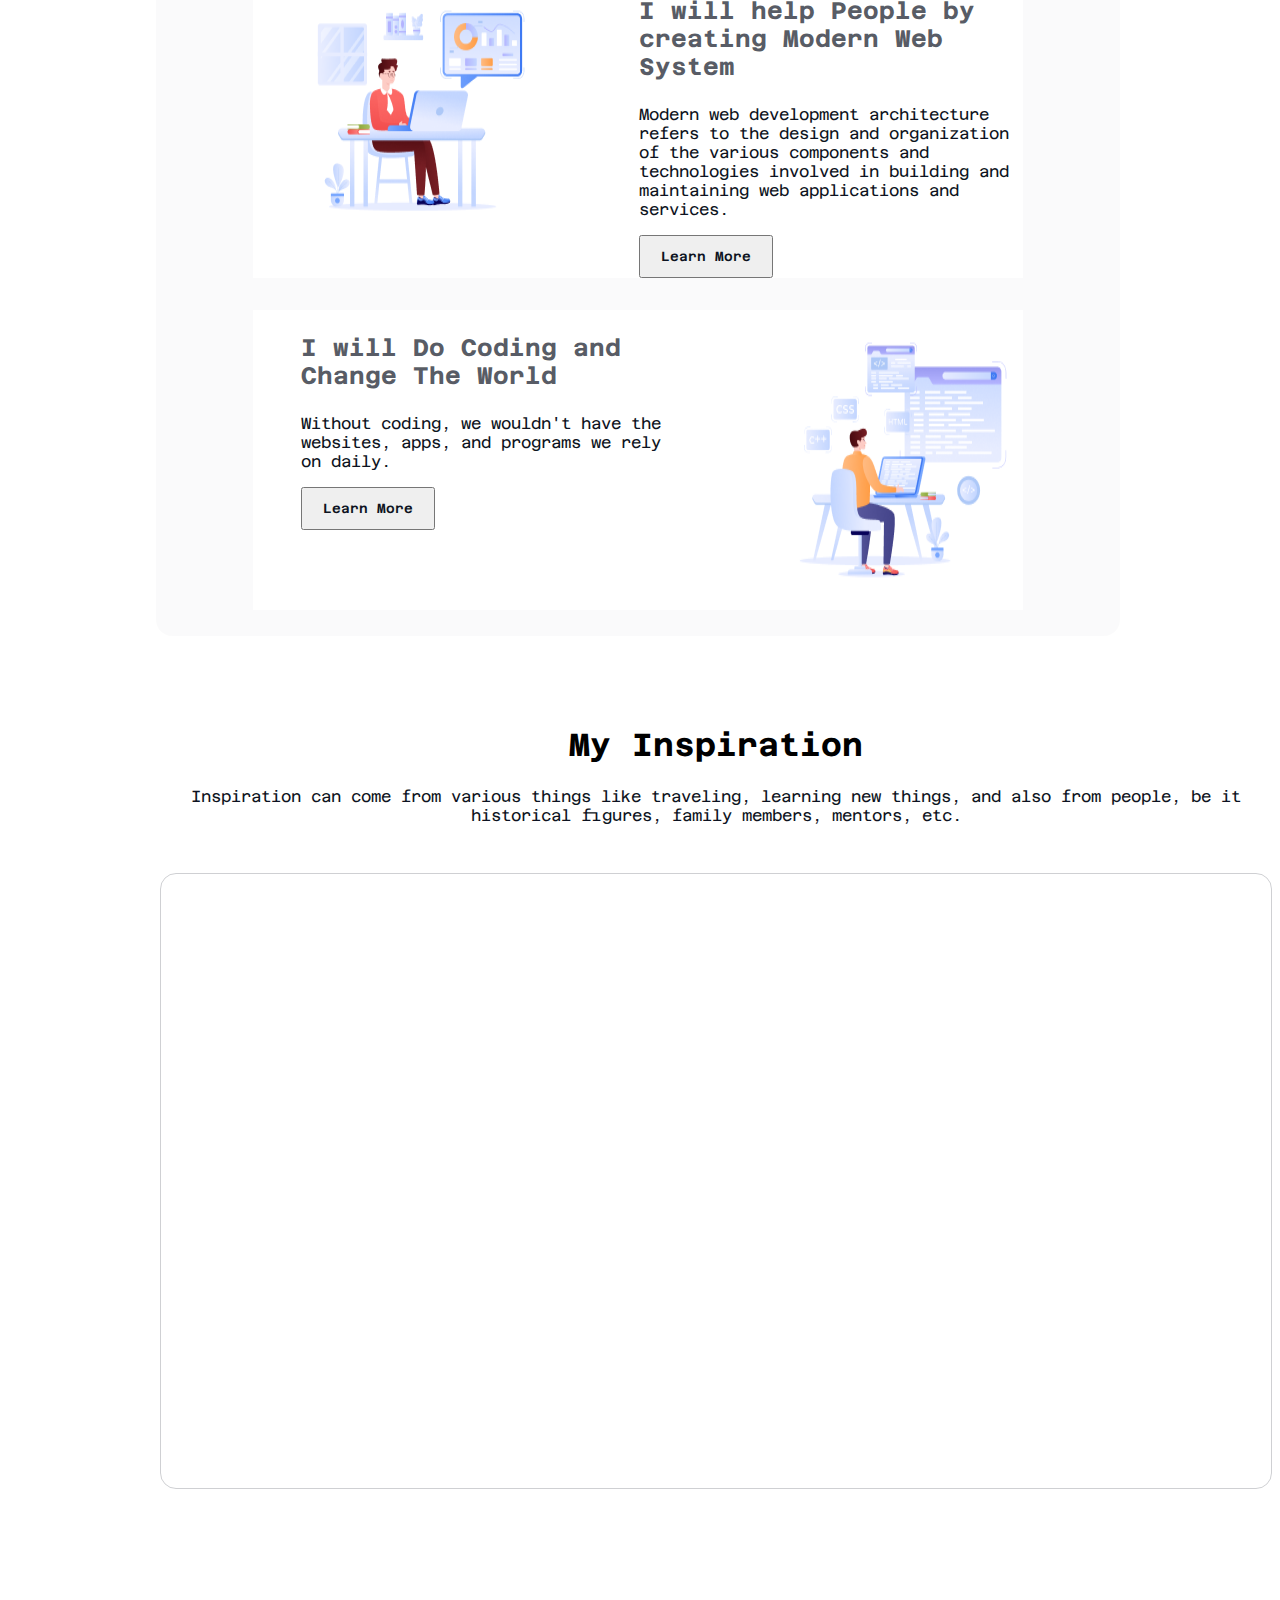
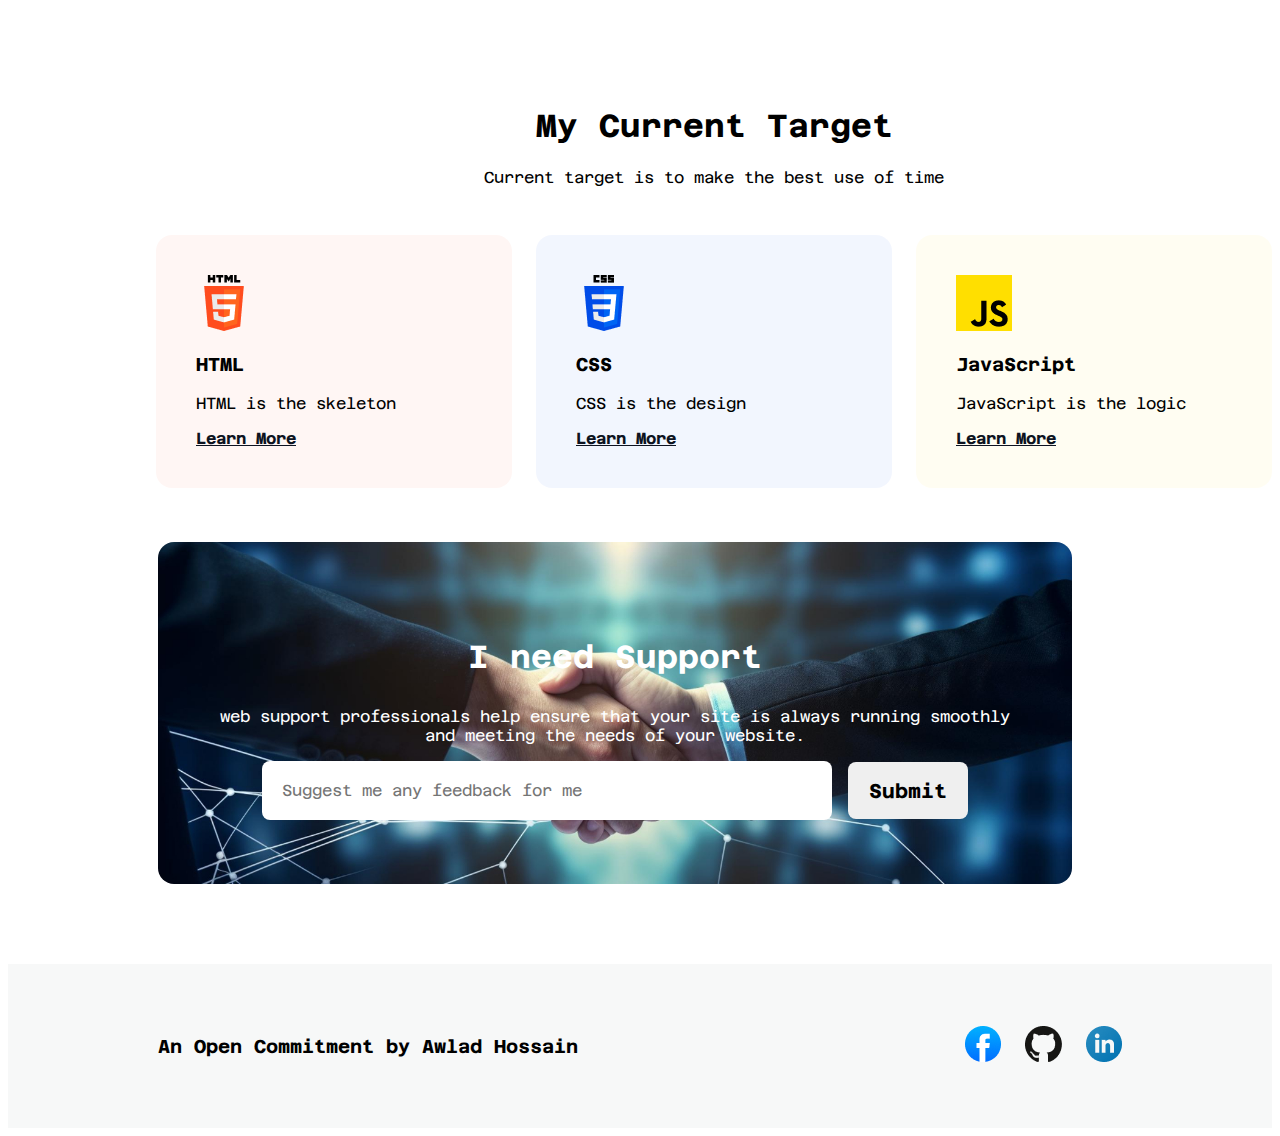
==== commit 6866a635: "full stucture is somehow ready" ====
--- a/index.html
+++ b/index.html
@@ -5,8 +5,8 @@
     <meta name="viewport" content="width=device-width, initial-scale=1.0">
     <title>Assignment 1</title>
     <link rel="preconnect" href="https://fonts.googleapis.com">
-<link rel="preconnect" href="https://fonts.gstatic.com" crossorigin>
-<link href="https://fonts.googleapis.com/css2?family=Azeret+Mono:ital,wght@0,100..900;1,100..900&family=Open+Sans:ital,wght@0,300..800;1,300..800&display=swap" rel="stylesheet">    
+    <link rel="preconnect" href="https://fonts.gstatic.com" crossorigin>
+    <link href="https://fonts.googleapis.com/css2?family=Azeret+Mono:ital,wght@0,100..900;1,100..900&family=Open+Sans:ital,wght@0,300..800;1,300..800&display=swap" rel="stylesheet">    
     <link rel="stylesheet" href="styles/style.css">
 </head>
 <body>
@@ -59,15 +59,15 @@
                 <img class="div-1" src="assets/Group 3.png" alt="">
                 <div class="img-1">
                     <h3 class="div-heading">I will help People by creating Modern Web System</h3>
-                    <p class="div-paragraph">Modern web development architecture refers to the design and organization of the various components and technologies involved in building and maintaining web applications and services. This architecture has evolved significantly over the years, reflecting changes in technology, user expectations, and best practices.</p>
+                    <p class="div-paragraph">Modern web development architecture refers to the design and organization of the various components and technologies involved in building and maintaining web applications and services.</p>
                     <a href=""><button class="learn-more-btn">Learn More</button></a>
                 </div>
                 
             </div>
-            <div class="section-with-image1">
-                <div class="div-1">
+            <div class="section-with-image2">
+                <div class="div-2">
                     <h3 class="div-heading">I will Do Coding and Change The World</h3>
-                    <p class="div-paragraph">Without coding, we wouldn't have the websites, apps, and programs we rely on daily. Coding also plays a crucial role in innovation and technological advancement, as new software and applications are constantly being developed to improve our lives and solve complex problems.</p>
+                    <p class="div-paragraph">Without coding, we wouldn't have the websites, apps, and programs we rely on daily.</p>
                     <a href=""><button class="learn-more-btn">Learn More</button></a>
                 </div>
                 <img class="img-1" src="assets/Group 4.png" alt="">
@@ -82,8 +82,7 @@
             <h3 class="why-web-head">My Inspiration</h3>
             <p class="div-paragraph">Inspiration can come from various things like traveling, learning new things, and also from people, be it historical figures, family members, mentors, etc.</p>
             <div class="video">
-                <video src=""></video>
-            <iframe width="1076" height="550" src="https://www.youtube.com/embed/D5brNz3UIcw?si=b-FDGKR4XK0Aqfck" title="YouTube video player" frameborder="0" allow="accelerometer; autoplay; clipboard-write; encrypted-media; gyroscope; picture-in-picture; web-share" referrerpolicy="strict-origin-when-cross-origin" allowfullscreen></iframe>
+            <iframe class="the-video" width="1076" height="550" src="https://www.youtube.com/embed/D5brNz3UIcw?si=b-FDGKR4XK0Aqfck" title="YouTube video player" frameborder="0" allow="accelerometer; autoplay; clipboard-write; encrypted-media; gyroscope; picture-in-picture; web-share" referrerpolicy="strict-origin-when-cross-origin" allowfullscreen></iframe>
 
             </div>
             
@@ -131,6 +130,21 @@
          </section>
         
     </main>
-    <footer></footer>
+    <footer>
+        <section class="last-section">
+            <div >
+                <h3>An Open Commitment by Awlad Hossain</h3>
+                
+            </div>
+            <div>
+                <ul>
+                    <li><a href="https://www.facebook.com" target="_blank"><img src="assets/facebook.png" alt=""></a></li>
+                    <li><a href="https://github.com" target="_blank"><img src="assets/github.png" alt=""></a></li>
+                    <li><a href="https://www.linkedin.com" target="_blank"><img src="assets/linkedin-icon 1.png" alt=""></a></li>
+                </ul>
+            </div>
+        </section>
+       
+    </footer>
 </body>
 </html>--- a/styles/style.css
+++ b/styles/style.css
@@ -1,25 +1,26 @@
-
-
-
 .azeret-mono-normal {
   font-family: "Azeret Mono", monospace;
   font-optical-sizing: auto;
   font-style: normal;
-  font-variation-settings:
-      "wdth" 100;
-
-}
+
+
+
+}
+
+
   /*  nav */
   nav h3{
     font-weight: bolder;
     font-size: 28px;
     margin-top: 28px;
     margin-left: 50px;
+    font-family: "Azeret Mono", monospace;
   }
   nav{
     display: flex;
     align-items: center;
     justify-content: space-between;
+    font-family: "Azeret Mono", monospace;
   }
 
 
@@ -48,6 +49,8 @@
   max-height: 309px;
   text-align: center;
   margin-left: 221px;
+  font-family: "Azeret Mono", monospace;
+  
    
 }
 .contact-btn{
@@ -64,6 +67,7 @@
 margin-left: 598px;
 margin-top: 22px;
 margin-bottom: 45px;
+font-family: "Azeret Mono", monospace;
 }
 
 
@@ -74,6 +78,7 @@
     color:#0D1321;
     max-width: 998px;
     max-height: 136px;
+    font-family: "Azeret Mono", monospace;
 }
 .banner-paragraph{
     max-width: 752px;
@@ -81,6 +86,8 @@
     font-size: 16px;
     color:rgb(13, 19, 33);
     text-align: center;
+    font-family: "Azeret Mono", monospace;
+
     
 }
 
@@ -90,15 +97,17 @@
   margin: 74px 152px 90px 148px;
   background-color: rgba(13, 19, 33, 0.02);
   border-radius: 16px;
+  font-family: "Azeret Mono", monospace;
 }
 
 .why-web{
-  
+  font-family: "Azeret Mono", monospace;
   text-align: center;
   padding-top: 80px;
   padding-left: 144px;
   padding-right: 144px;
   padding-bottom: 48px
+  
 }
 
 .why-web-head{
@@ -106,20 +115,34 @@
   font-size: 32px;
   text-align: center;
   margin-bottom: 24px;
+  font-family: "Azeret Mono", monospace;
 }
 .why-web-paragraph{
   text-align: center;
   font-size: 16px;
   margin-bottom: 48px;
+  font-family: "Azeret Mono", monospace;
 }
 .section-with-image{
     margin-bottom: 128px;
+
 }
 
 .section-with-image1{
   display: flex;
   margin-bottom: 32px;
   max-height: 336px;
+  font-family: "Azeret Mono", monospace;
+  
+}
+
+.section-with-image2{
+  display: flex;
+  margin-bottom: 32px;
+  max-height: 336px;
+  font-family: "Azeret Mono", monospace;
+  padding-bottom: 80px;
+
   
 
 
@@ -133,29 +156,44 @@
   padding-right: 98px;
   padding-left: 48px;
   padding-bottom: 32px;
-  
-  
+  font-family: "Azeret Mono", monospace;
+  
+  
+}
+
+.div-2{
+  background-color: #FFFFFF;
+  margin-left: 97px;
+  padding-right: 98px;
+  padding-left: 48px;
+  padding-bottom: 80px;
+  font-family: "Azeret Mono", monospace;
 }
 
 .max-width-height{
   max-width: 477px;
+  font-family: "Azeret Mono", monospace;
 }
 
 .div-heading{
   font-size: 24px;
   font-weight: bold;
   color: rgba(13, 19, 33, 0.7);
+  font-family: "Azeret Mono", monospace;
 }
 .div-paragraph{
   color: rgba(13, 19, 33, 1);
   font-size: 16px;
+  font-family: "Azeret Mono", monospace;
 }
 .img-1{
   background-color: #FFFFFF;
   margin-right: 97px;
+  font-family: "Azeret Mono", monospace;
 }
 .margin-bottom{
   padding-bottom: 128px;
+  font-family: "Azeret Mono", monospace;
 }
 
 .learn-more-btn{
@@ -165,6 +203,7 @@
   font-size: 20;
   color: #0D1321;
   padding:12px 20px;
+  font-family: "Azeret Mono", monospace;
 }
 
 
@@ -175,14 +214,24 @@
   text-align: center;
   margin-left: 152px;
   
+  font-family: "Azeret Mono", monospace;
+  
 }
 
 .video{
-  margin-top:0px;
+  margin-top:48px;
   display: flex;
   flex-direction: column;
   justify-content:center;
   align-items: center;
+  font-family: "Azeret Mono", monospace;
+  border: 1px solid rgba(13, 19, 33, 0.2);
+  padding: 32px;
+  border-radius: 16px;
+}
+
+.the-video{
+  border-radius: 16px ;
 }
 
 /* section 4 */
@@ -190,6 +239,7 @@
 margin-top: 218px;
   max-width: 1140px;
   padding-left:148px;
+  font-family: "Azeret Mono", monospace;
  
   
 }
@@ -197,6 +247,7 @@
 .divs-html-css{
   display: flex;
   gap: 24px;
+  font-family: "Azeret Mono", monospace;
 
   
 }
@@ -205,23 +256,27 @@
   width: 364px;
   border-radius: 16px;
   padding: 40px ;
+  font-family: "Azeret Mono", monospace;
 }
 .css{
   background-color: rgba(0, 76, 232, 0.05);
   width: 364px;
   border-radius: 16px;
   padding: 40px ;
+  font-family: "Azeret Mono", monospace;
 }
 .javascript{
   background-color: rgba(255, 223, 0, 0.05);
   width: 364px;
   border-radius: 16px;
   padding: 40px ;
+  font-family: "Azeret Mono", monospace;
 
 }
 .link{
   color: #0D1321;
   font-weight: bold;
+  font-family: "Azeret Mono", monospace;
 }
 /* section 5 */
 
@@ -233,8 +288,10 @@
 margin-left: 150px;
 margin-right: 200px;
 background-image: url('../assets/handshake.jpg');
+background-position: center;
 background-size:cover;
 border-radius: 16px;
+font-family: "Azeret Mono", monospace;
 
 
 
@@ -245,6 +302,7 @@
   align-items: center;
   justify-content: center;
   gap: 16px;
+  font-family: "Azeret Mono", monospace;
 }
 main input[type="text"]{
   width: 100%;
@@ -255,6 +313,7 @@
   font-size: 16px;
   color: rgba(13, 19, 33, 0.4);
   padding-left: 20px;
+  font-family: "Azeret Mono", monospace;
  
 }
 main input[type="submit"]{
@@ -265,15 +324,40 @@
   border: none;
   font-size: 20px;
   font-weight: 700;
+  font-family: "Azeret Mono", monospace;
 }
 .support-header{
   font-weight:bold;
   font-size: 32px;
+  font-family: "Azeret Mono", monospace;
   
   color: #FFFFFF;
 }
 .support-paragraph{
   font-size: 16px;
   color: #FFFFFF;
-}
-
+  font-family: "Azeret Mono", monospace;
+}
+
+.last-section{
+  margin-top: 80px;
+  display: flex;
+  justify-content: space-between;
+  background-color: rgba(13, 19, 33, 0.03);
+  padding-left: 150px;
+  padding-top: 32px;
+  padding-bottom: 32px;
+  align-items: center;
+  max-height: 100px;
+  font-family: "Azeret Mono", monospace;
+}
+
+div ul {
+  display: flex;
+  list-style: none;
+  padding: 32px;
+  gap: 24px;
+  padding-right: 150px;
+  font-family: "Azeret Mono", monospace;
+}
+
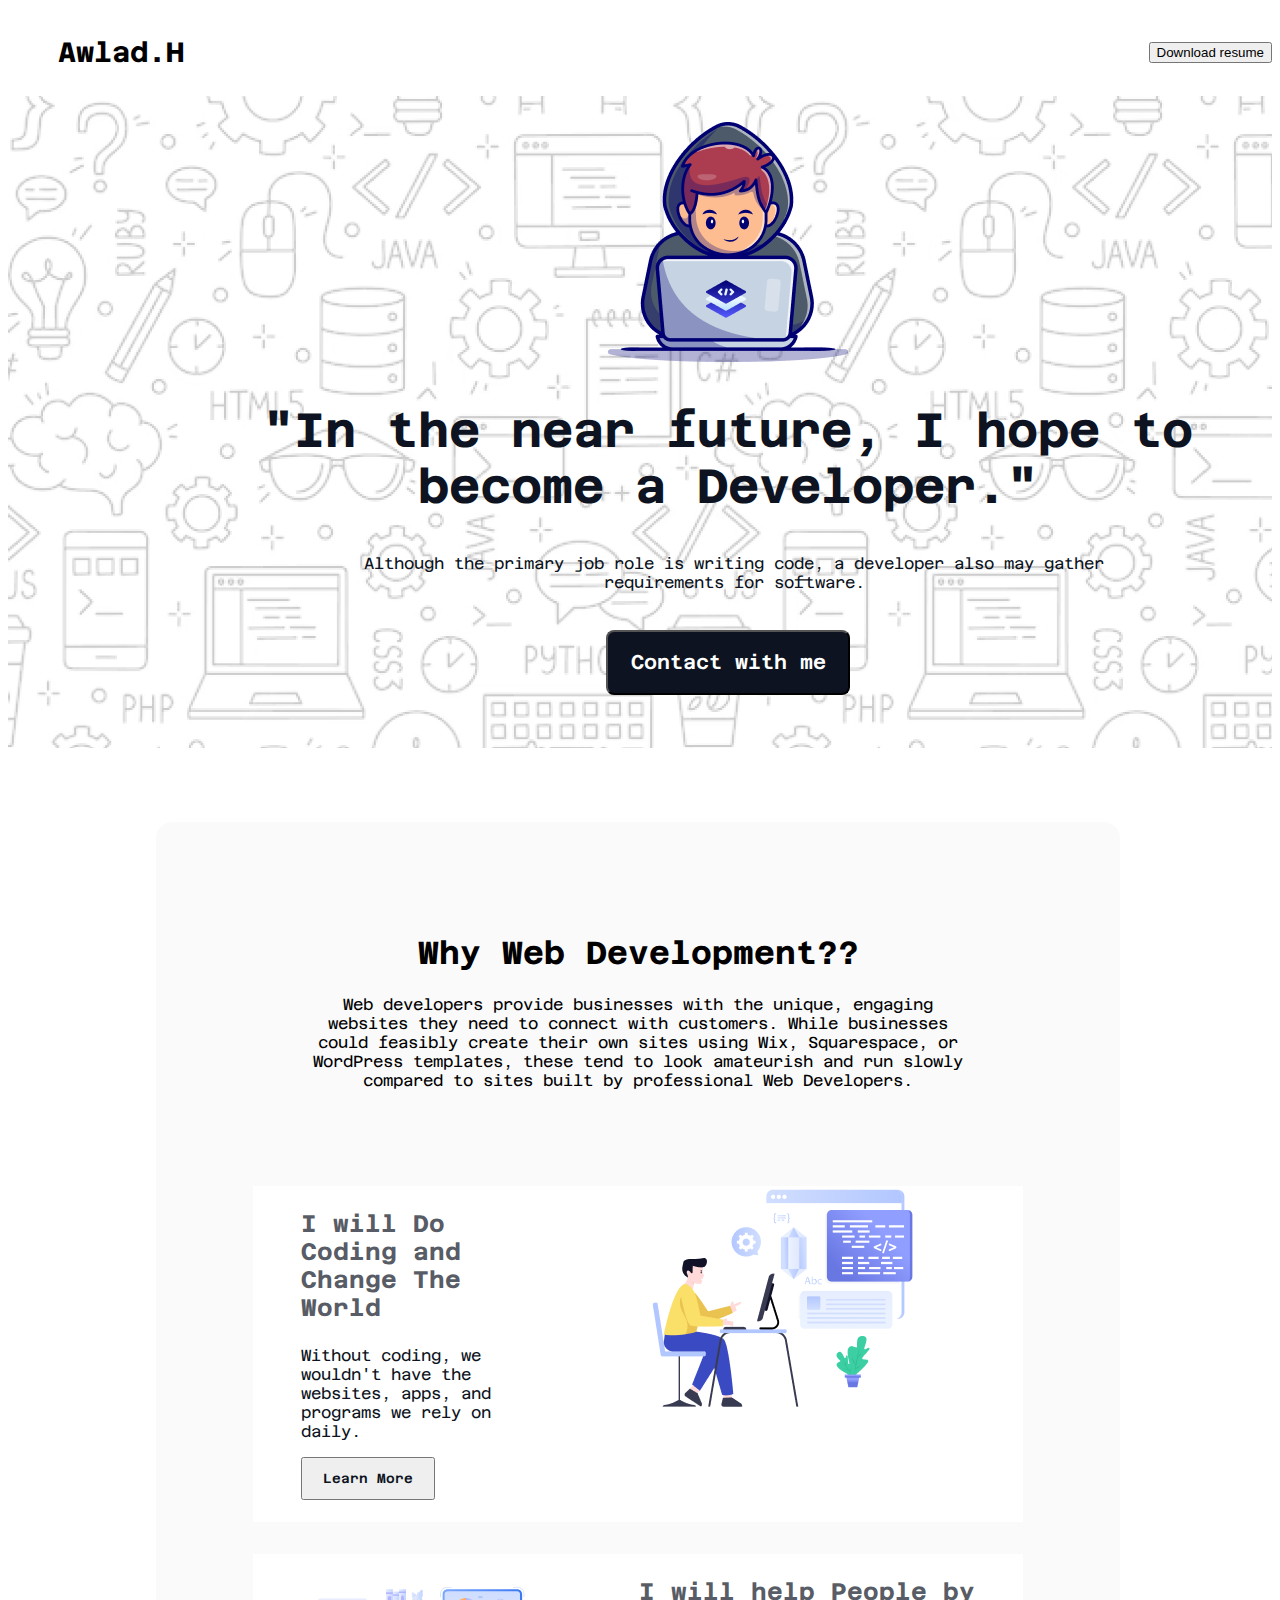
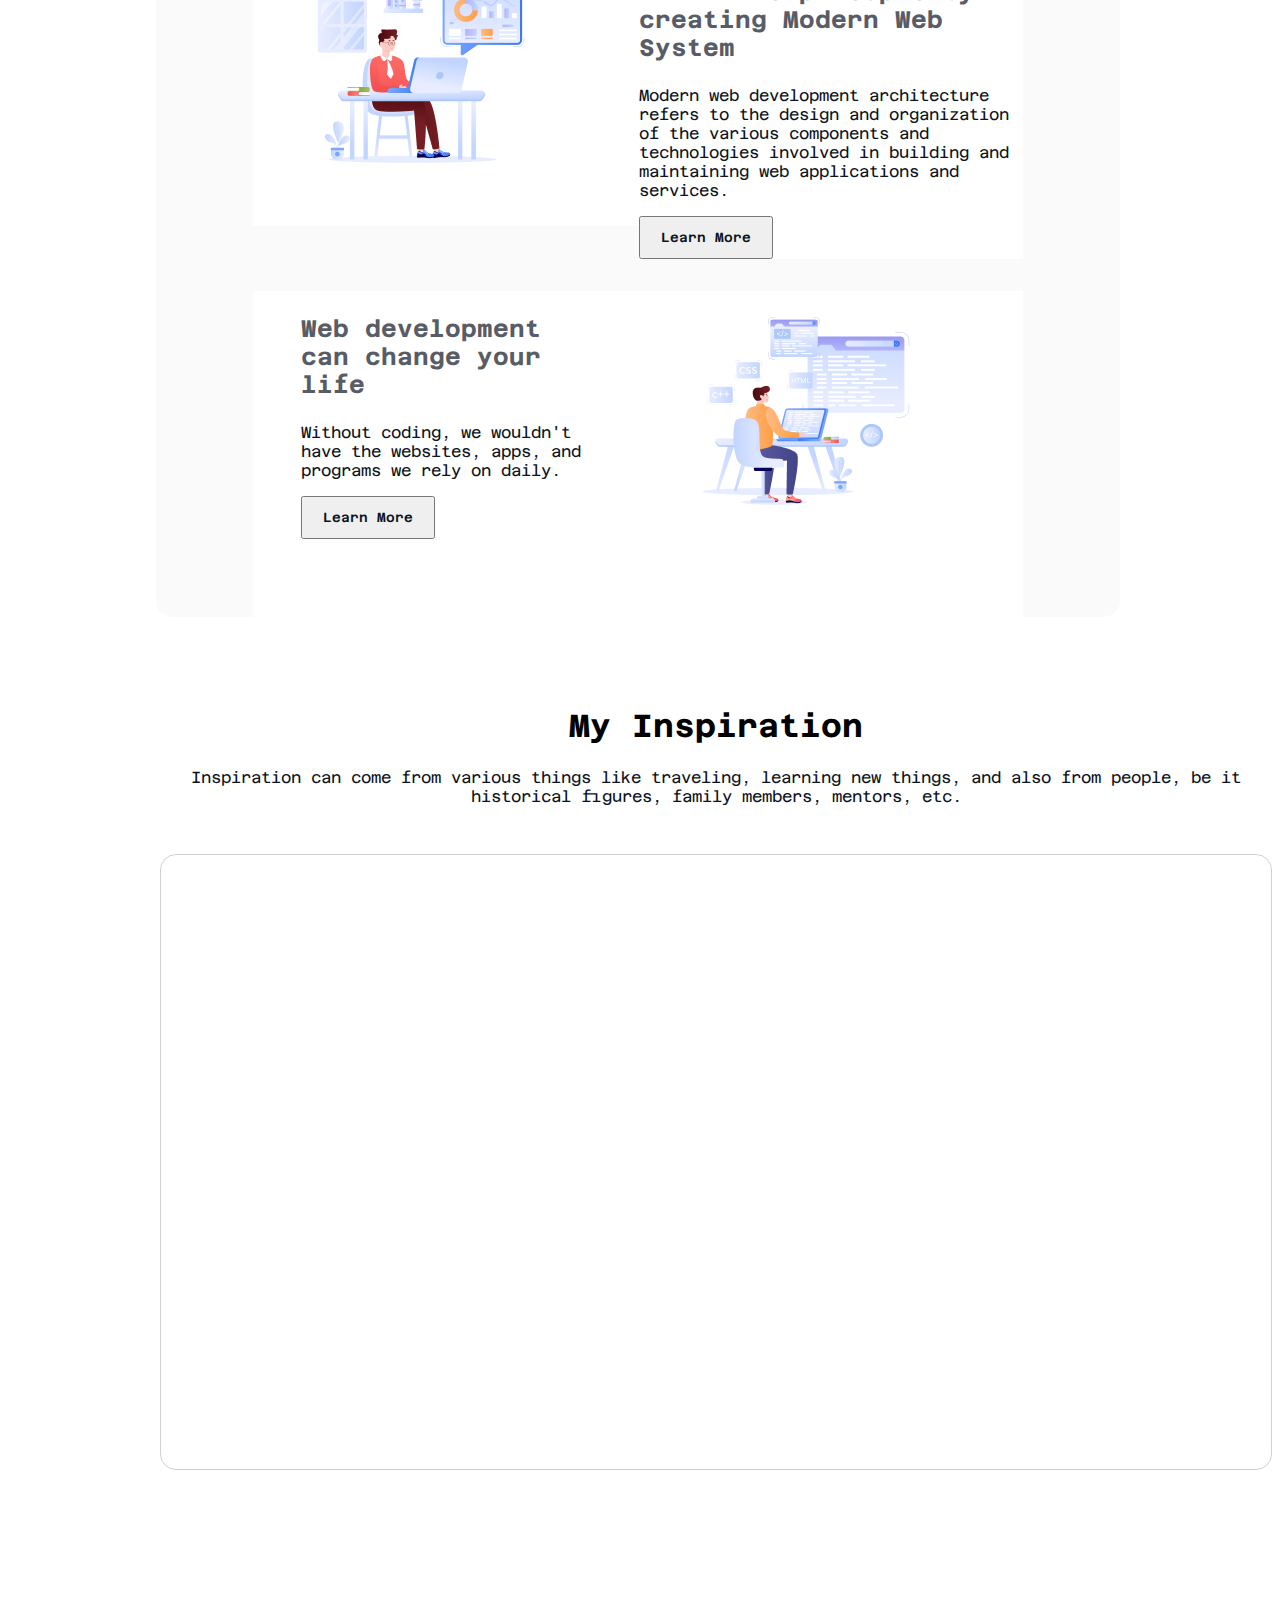
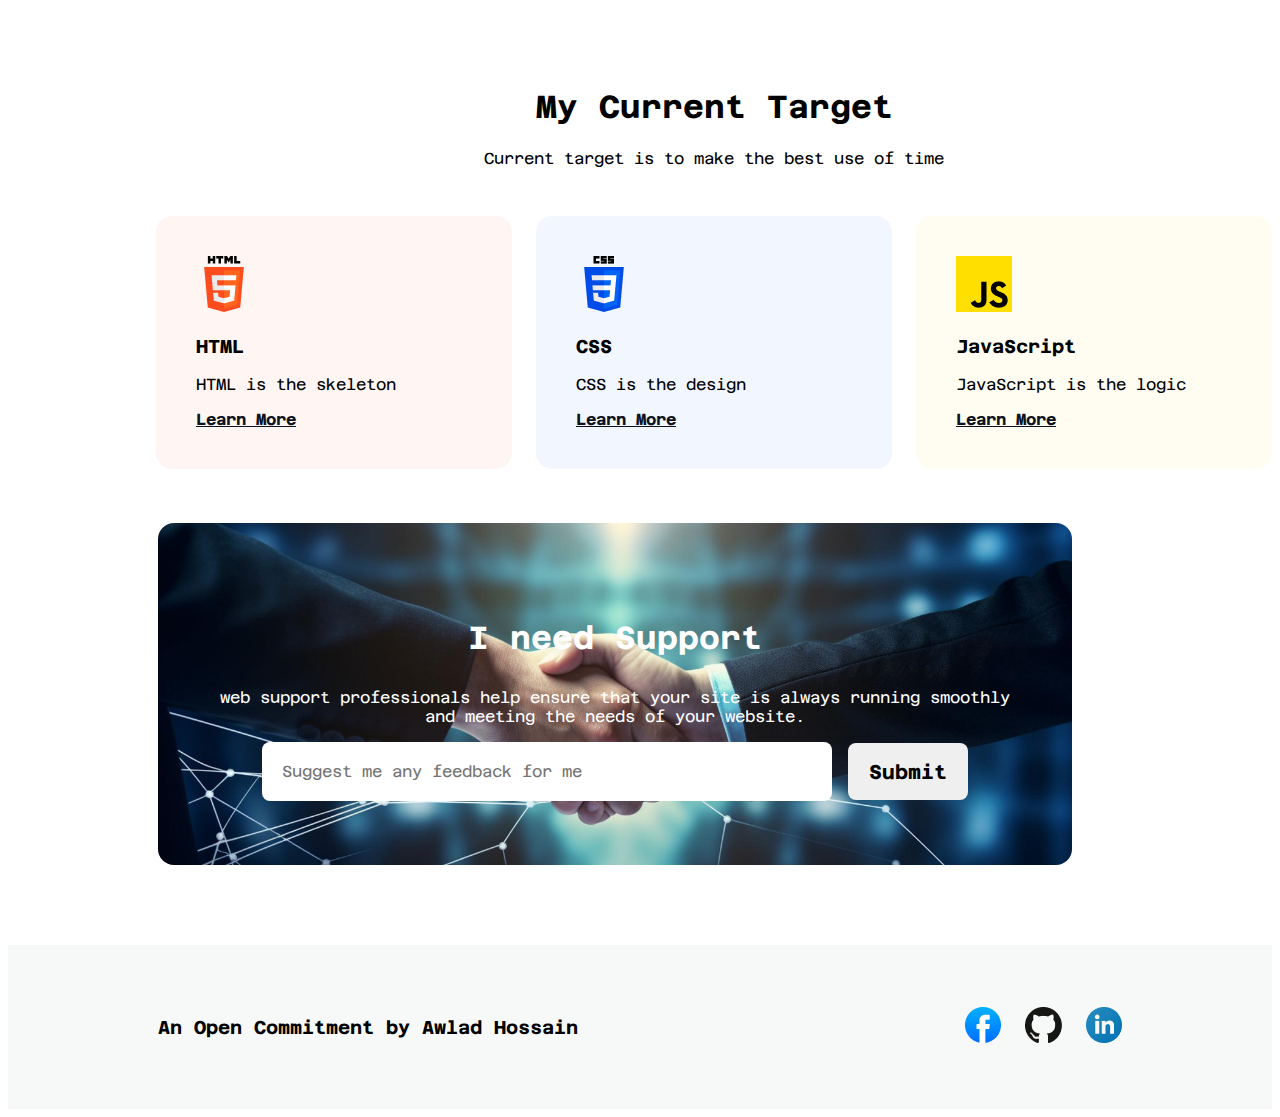
==== commit 0cbe9311: "somehow completed" ====
--- a/index.html
+++ b/index.html
@@ -20,57 +20,75 @@
 
     <main>
         <section class="bg-image">
+            <div>
+                <div class="pro-image">
+                    <img  src="assets/Group.png" alt="">
+                   </div>
+                        
+                    
+                    <div class="content-inside-banner">
+                        <h2 class="extra-bold">"In the near future, I hope to become a Developer."</h2>
+                    </div>
+    
+                    <div class="banner-paragraph">
+                        <p >Although the primary job role is writing code, a developer also may gather requirements for software.</p>
+                    </div>
+                    <div>
+                        <nav>
+                            <a href="#footer"><button class="contact-btn">Contact with me</button></a> 
+                        </nav>
+
+                    </div> 
+            </div>
           
-               <h3></h3>
-                    <img class="pro-image" src="assets/Group.png" alt="">
-                
-                <div class="content-inside-banner">
-                    <h2 class="extra-bold">"In the near future, I hope to become a Developer."</h2>
-                    <!-- <p class="banner-paragraph">Although the primary job role is writing code, a developer also may gather requirements for software, design or overall software architecture, software documentation and other related software development processes.</p>
-                    <a href=""><button class="contact-btn">Contact with me</button></a> -->
-                </div>
-
-                <div class="banner-paragraph">
-                    <p >Although the primary job role is writing code, a developer also may gather requirements for software, design or overall software architecture, software documentation and other related software development processes.</p>
-                </div>
-                <div>
-                    <a href=""><button class="contact-btn">Contact with me</button></a> 
-                </div>          
+                       
         </section>
         
         <!--  why web development-->
           <section class="section2">
             <div class=" section-with-image">
             <div class="why-web">
-                <h3 class="why-web-head">Why Web Development??</h3>
-                <p class="why-web-paragraph">Web developers provide businesses with the unique, engaging websites they need to connect with customers. While businesses could feasibly create their own sites using Wix, Squarespace, or WordPress templates, these tend to look amateurish and run slowly compared to sites built by professional Web Developers.</p>
-            </div>
+                <div>
+                    <h3 class="why-web-head">Why Web Development??</h3>
+                    <p class="why-web-paragraph">Web developers provide businesses with the unique, engaging websites they need to connect with customers. While businesses could feasibly create their own sites using Wix, Squarespace, or WordPress templates, these tend to look amateurish and run slowly compared to sites built by professional Web Developers.</p>
+    
+                </div>
+           </div>
             
                 <div class="section-with-image1">
                     <div class="div-1">
                         <h3 class="div-heading">I will Do Coding and Change The World</h3>
-                        <p class="div-paragraph">Without coding, we wouldn't have the websites, apps, and programs we rely on daily. Coding also plays a crucial role in innovation and technological advancement, as new software and applications are constantly being developed to improve our lives and solve complex problems.</p>
-                        <a href=""><button class="learn-more-btn">Learn More</button></a>
+                        <p class="div-paragraph">Without coding, we wouldn't have the websites, apps, and programs we rely on daily.</p>
+                        <a href="https://www.w3schools.com" target="_blank"><button class="learn-more-btn">Learn More</button></a>
                     </div>
-                    <img class="img-1" src="assets/Layer_1.png" alt="">  
+                    <div class="img-1">
+                        <img class="img-1" src="assets/Layer_1.png" alt="">  
+                    </div>
+                    
                
             </div>
             <div class="section-with-image1">
-                <img class="div-1" src="assets/Group 3.png" alt="">
+                <div class="">
+                    <img class="div-1" src="assets/Group 3.png" alt="">
+                </div>
+                
                 <div class="img-1">
                     <h3 class="div-heading">I will help People by creating Modern Web System</h3>
                     <p class="div-paragraph">Modern web development architecture refers to the design and organization of the various components and technologies involved in building and maintaining web applications and services.</p>
-                    <a href=""><button class="learn-more-btn">Learn More</button></a>
+                    <a href="https://www.w3schools.com" target="_blank"><button class="learn-more-btn">Learn More</button></a>
                 </div>
                 
             </div>
             <div class="section-with-image2">
                 <div class="div-2">
-                    <h3 class="div-heading">I will Do Coding and Change The World</h3>
+                    <h3 class="div-heading">Web development can change your life</h3>
                     <p class="div-paragraph">Without coding, we wouldn't have the websites, apps, and programs we rely on daily.</p>
-                    <a href=""><button class="learn-more-btn">Learn More</button></a>
+                    <a href="https://www.w3schools.com" target="_blank"><button class="learn-more-btn">Learn More</button></a>
                 </div>
-                <img class="img-1" src="assets/Group 4.png" alt="">
+                <div class="img-1">
+                    <img class="img-1" src="assets/Group 4.png" alt="">
+                </div>
+                
             </div>
             </div>
            
@@ -99,20 +117,20 @@
                         <img src="assets/html.png" alt="">
                         <h3 class="html-css-js">HTML</h3>
                         <p>HTML is the skeleton</p>
-                        <a class="link" href="">Learn More</a>
+                        <a class="link" href="https://www.w3schools.com" target="_blank">Learn More</a>
                     </div>
                     <div class="css">
                         <img src="assets/css.png
                         " alt="">
                         <h3 class="html-css-js">CSS</h3>
                         <p>CSS is the design</p>
-                        <a class="link" href="">Learn More</a>
+                        <a class="link" href="https://www.w3schools.com" target="_blank">Learn More</a>
                     </div>
                     <div class="javascript"> 
                         <img src="assets/js.png" alt="">
                         <h3 class="html-css-js">JavaScript</h3>
                         <p>JavaScript is the logic</p>
-                        <a class="link" href="">Learn More</a>
+                        <a class="link" href="https://www.w3schools.com" target="_blank">Learn More</a>
                     </div>
                    </div>
                   
@@ -130,7 +148,7 @@
          </section>
         
     </main>
-    <footer>
+    <footer id="footer">
         <section class="last-section">
             <div >
                 <h3>An Open Commitment by Awlad Hossain</h3>
--- a/styles/style.css
+++ b/styles/style.css
@@ -37,9 +37,11 @@
 }
 
 .pro-image{
-   margin-top: 26px;
+  max-height: 240px;
+   padding-top: 26px;
    margin-left:599px ;
    margin-right: 599px;
+   align-items: center;
 
 }
 
@@ -57,16 +59,14 @@
 
 width: 244px;
 height: 65px;
-
 border-radius: 8px;
-
 background-color: rgb(13, 19, 33);
 color: rgb(255, 255, 255);
 font-weight: 600;
 font-size: 20px;
 margin-left: 598px;
 margin-top: 22px;
-margin-bottom: 45px;
+margin-bottom:55px;
 font-family: "Azeret Mono", monospace;
 }
 
@@ -125,6 +125,7 @@
 }
 .section-with-image{
     margin-bottom: 128px;
+   
 
 }
 
@@ -142,9 +143,6 @@
   max-height: 336px;
   font-family: "Azeret Mono", monospace;
   padding-bottom: 80px;
-
-  
-
 
   
 }
@@ -157,6 +155,7 @@
   padding-left: 48px;
   padding-bottom: 32px;
   font-family: "Azeret Mono", monospace;
+ 
   
   
 }
@@ -187,6 +186,7 @@
   font-family: "Azeret Mono", monospace;
 }
 .img-1{
+  align-items: center;
   background-color: #FFFFFF;
   margin-right: 97px;
   font-family: "Azeret Mono", monospace;
